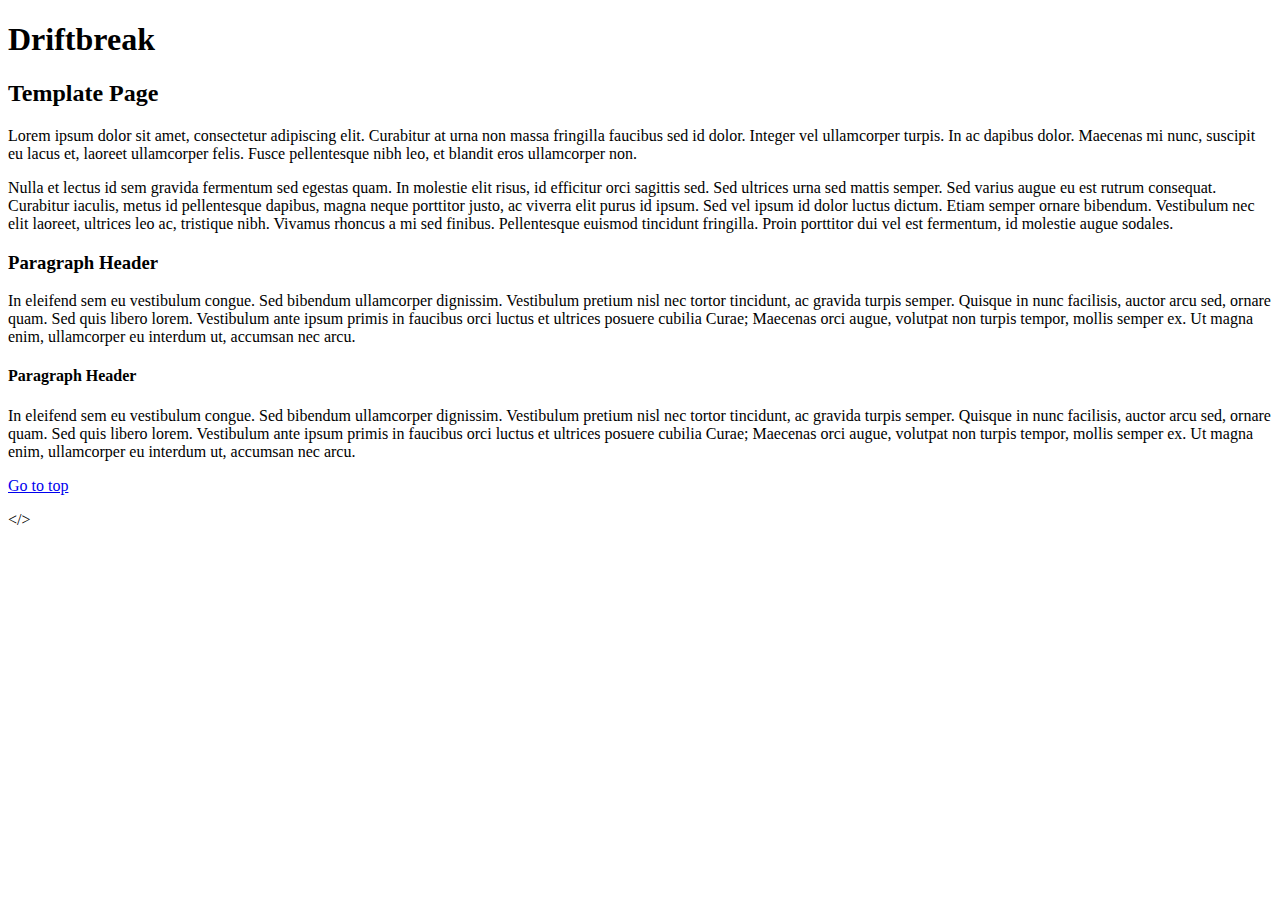
==== hearts-of-iron/index.html @ 111502f7 "First attempt at initial posts" ====
<!DOCTYPE html>
<html lang="en">
	<head>
		<meta charset="UTF-8">
		<meta name="viewport" content="width=device-width, initial-scale=1.0">
		<link href="style.css" rel="stylesheet"> 
		
		<title>Hello World</title>
	</head>
	<body>
		<header class="site-header">
			<h1 id="top" class="site-title">Driftbreak</h1>
		</header>
		
		<div class="content">
			<div class="post-header">
				<h2>Template Page</h2>
				<p>Lorem ipsum dolor sit amet, consectetur adipiscing elit. Curabitur at urna non massa fringilla faucibus sed id dolor. Integer vel ullamcorper turpis. In ac dapibus dolor. Maecenas mi nunc, suscipit eu lacus et, laoreet ullamcorper felis. Fusce pellentesque nibh leo, et blandit eros ullamcorper non.</p>
			</div>
			
			<div>
				<p>Nulla et lectus id sem gravida fermentum sed egestas quam. In molestie elit risus, id efficitur orci sagittis sed. Sed ultrices urna sed mattis semper. Sed varius augue eu est rutrum consequat. Curabitur iaculis, metus id pellentesque dapibus, magna neque porttitor justo, ac viverra elit purus id ipsum. Sed vel ipsum id dolor luctus dictum. Etiam semper ornare bibendum. Vestibulum nec elit laoreet, ultrices leo ac, tristique nibh. Vivamus rhoncus a mi sed finibus. Pellentesque euismod tincidunt fringilla. Proin porttitor dui vel est fermentum, id molestie augue sodales.</p>
				
				<h3>Paragraph Header</h3>
				<p>In eleifend sem eu vestibulum congue. Sed bibendum ullamcorper dignissim. Vestibulum pretium nisl nec tortor tincidunt, ac gravida turpis semper. Quisque in nunc facilisis, auctor arcu sed, ornare quam. Sed quis libero lorem. Vestibulum ante ipsum primis in faucibus orci luctus et ultrices posuere cubilia Curae; Maecenas orci augue, volutpat non turpis tempor, mollis semper ex. Ut magna enim, ullamcorper eu interdum ut, accumsan nec arcu.</p>
				
				<h4>Paragraph Header</h4>
				<p>In eleifend sem eu vestibulum congue. Sed bibendum ullamcorper dignissim. Vestibulum pretium nisl nec tortor tincidunt, ac gravida turpis semper. Quisque in nunc facilisis, auctor arcu sed, ornare quam. Sed quis libero lorem. Vestibulum ante ipsum primis in faucibus orci luctus et ultrices posuere cubilia Curae; Maecenas orci augue, volutpat non turpis tempor, mollis semper ex. Ut magna enim, ullamcorper eu interdum ut, accumsan nec arcu.</p>
			</div>
			
			<footer>
				<a href="#top">Go to top</a>
				<p class="footer-icon"> &lt;/> </p>
			</footer>
		</div>
	</body>
</html>
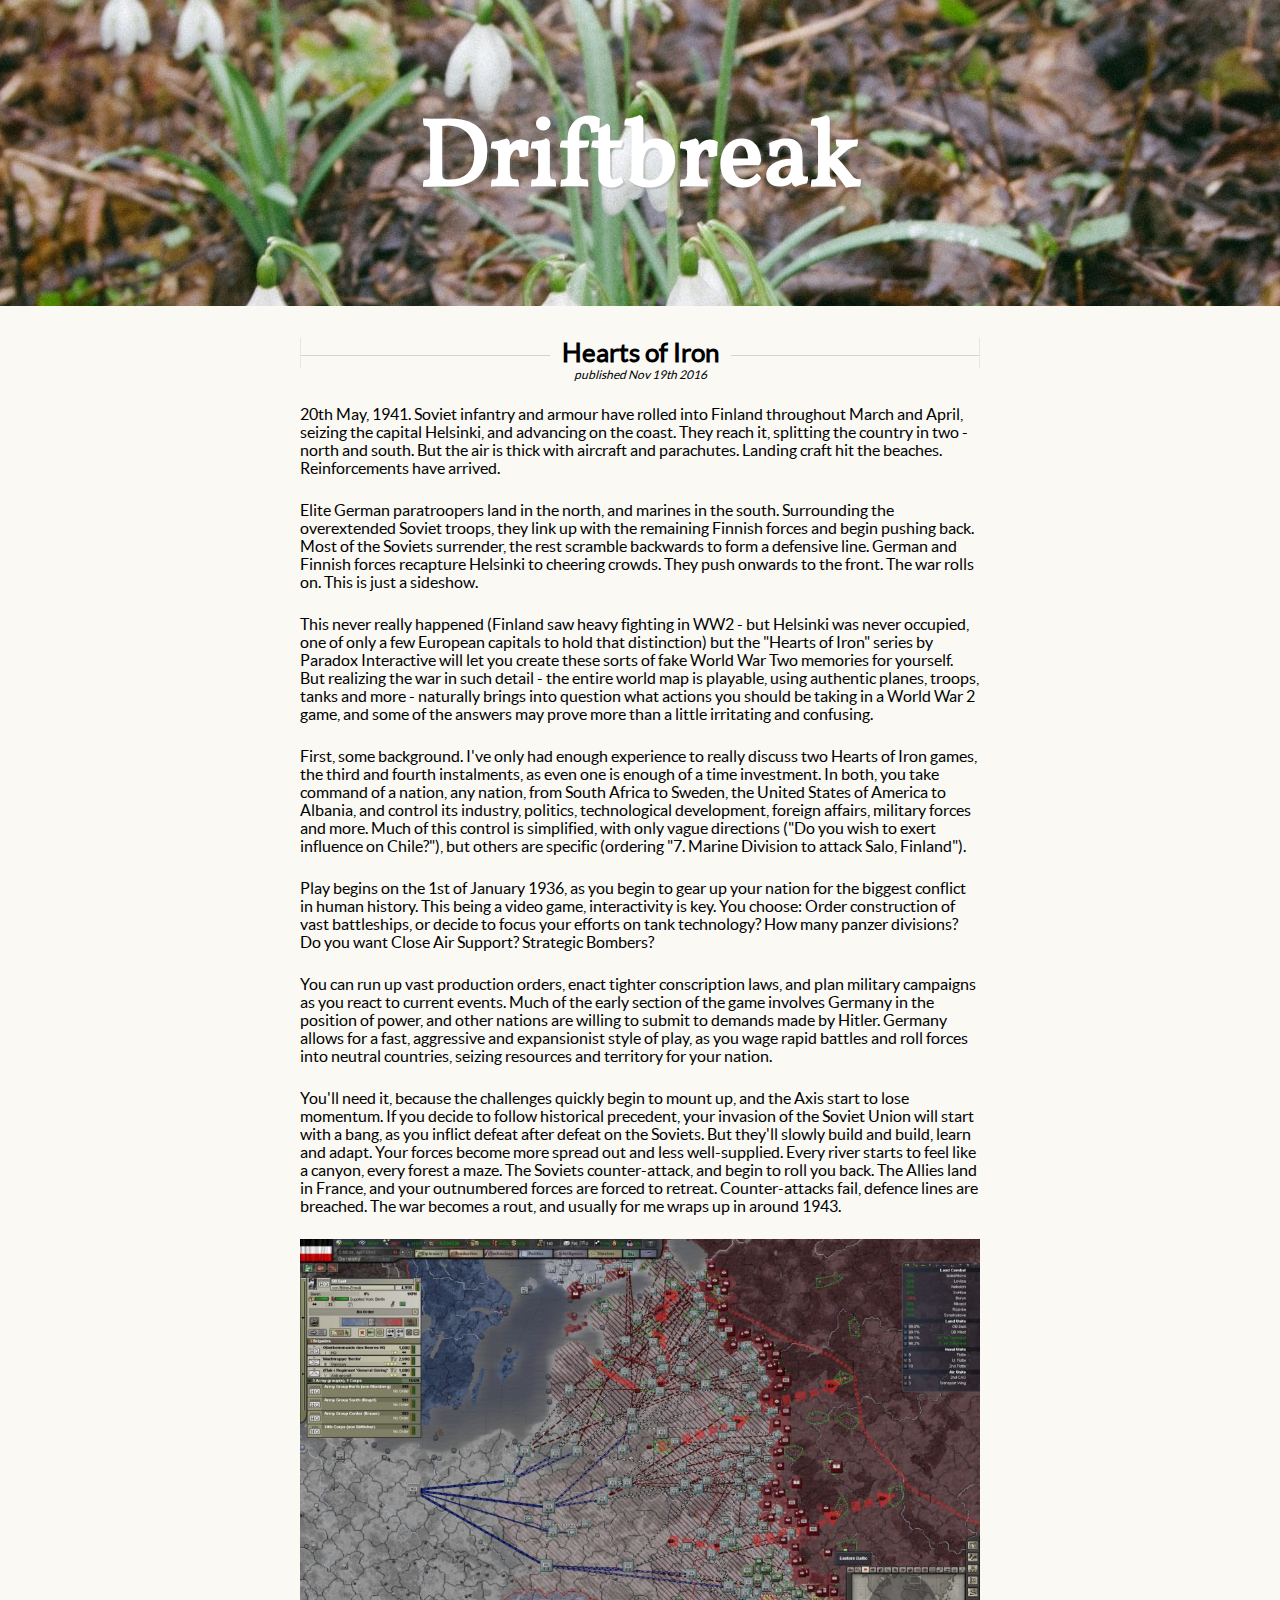
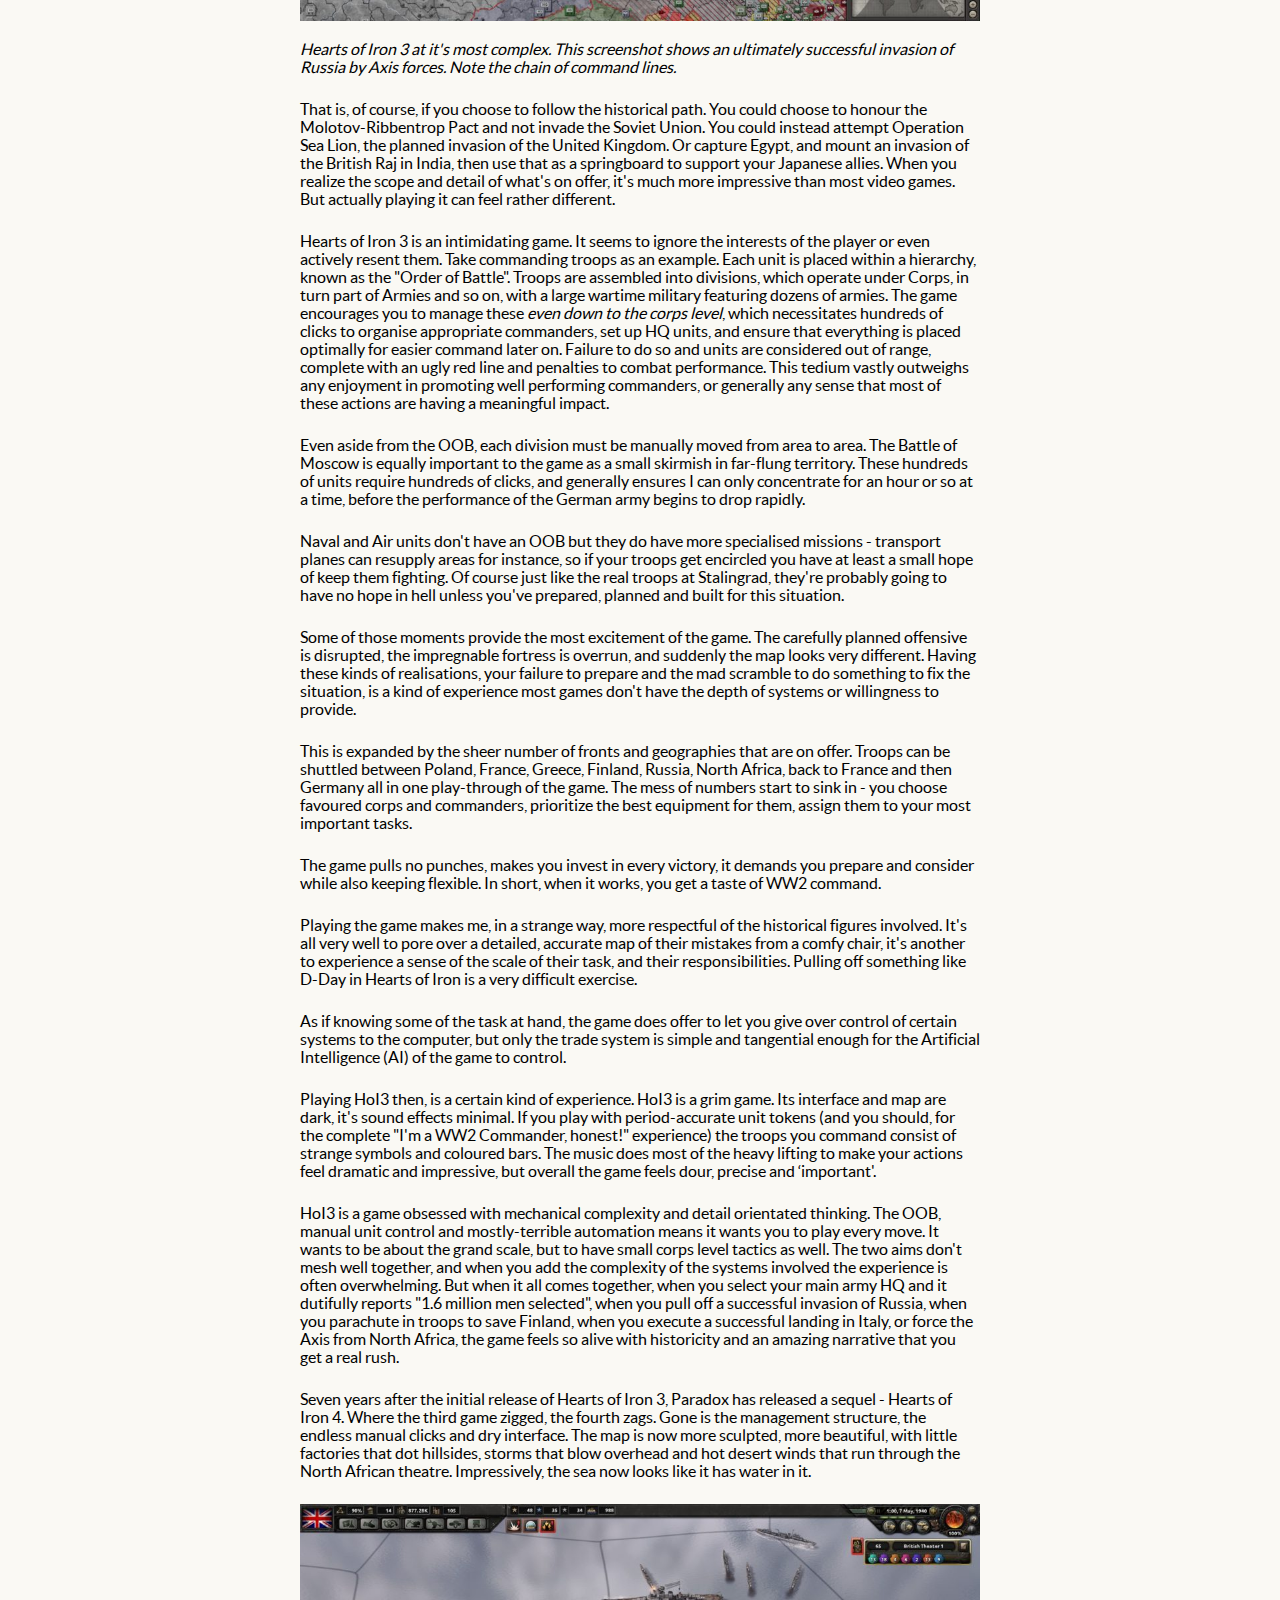
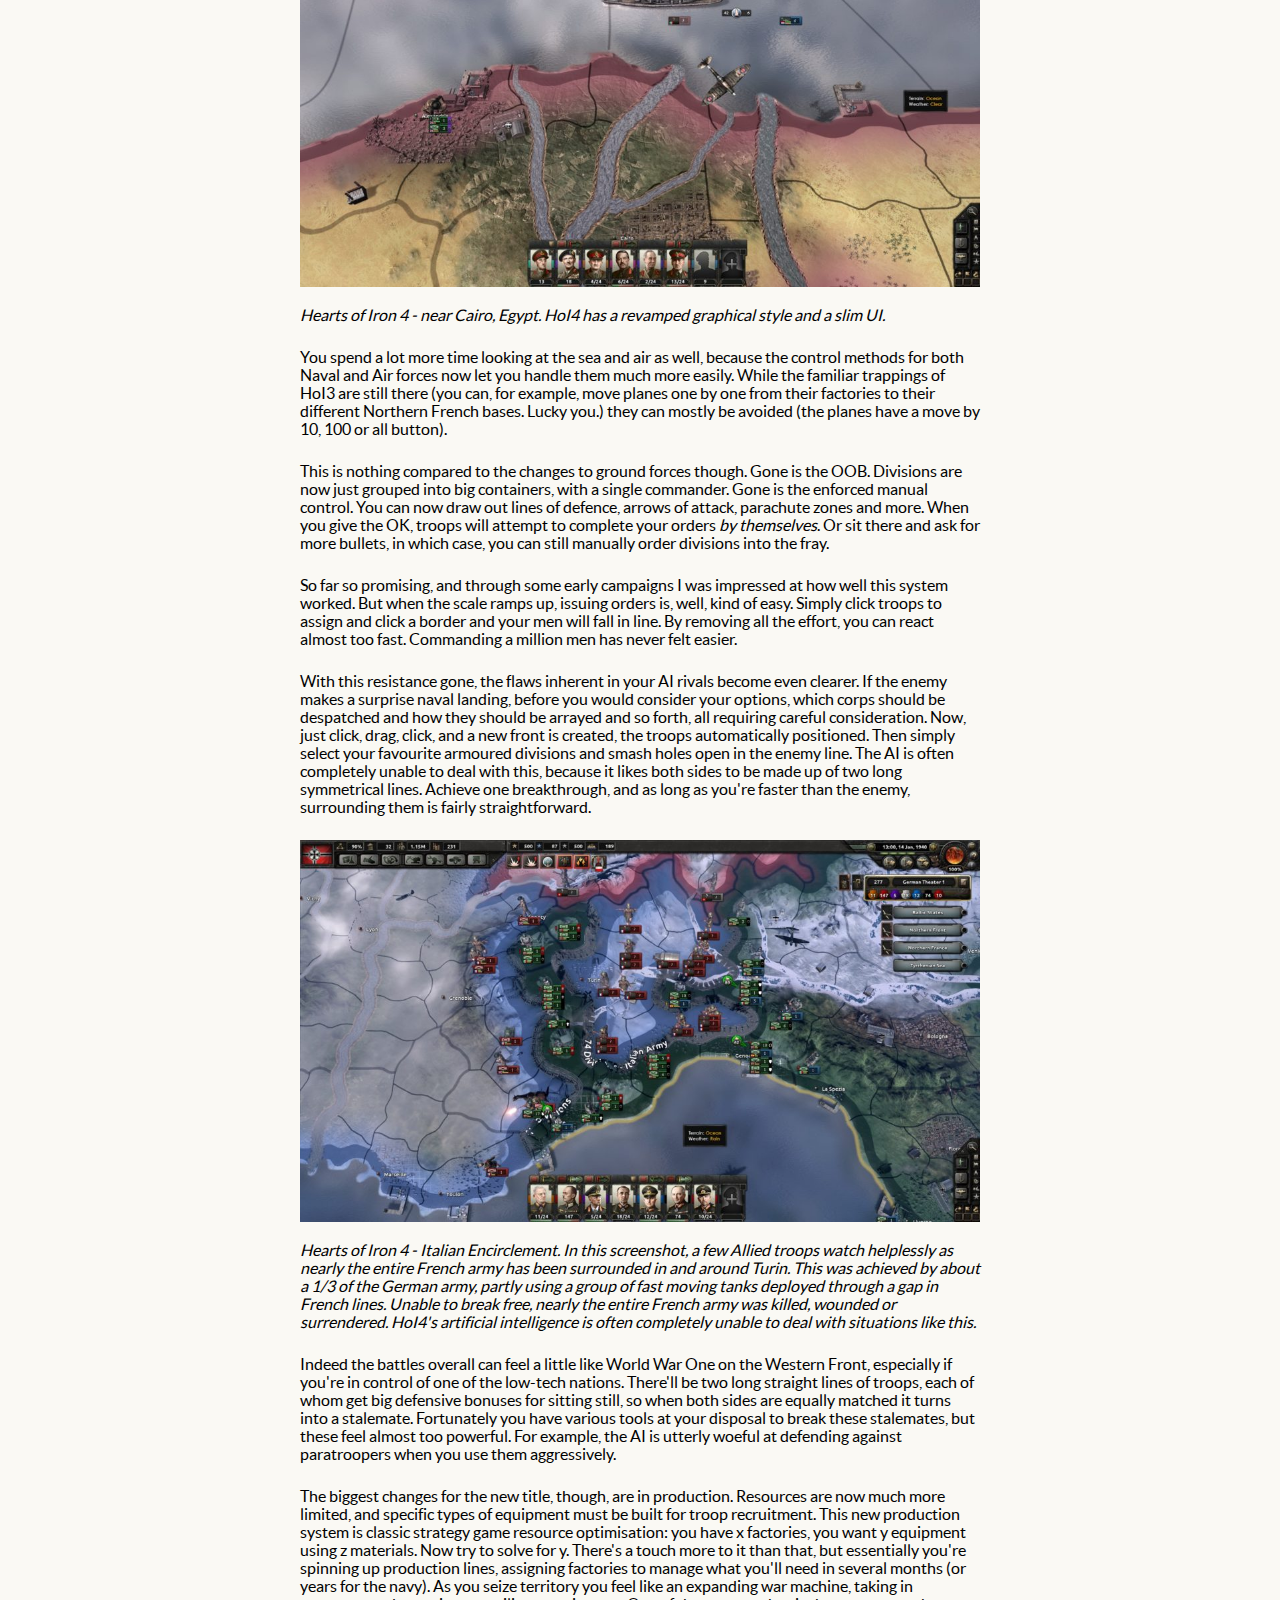
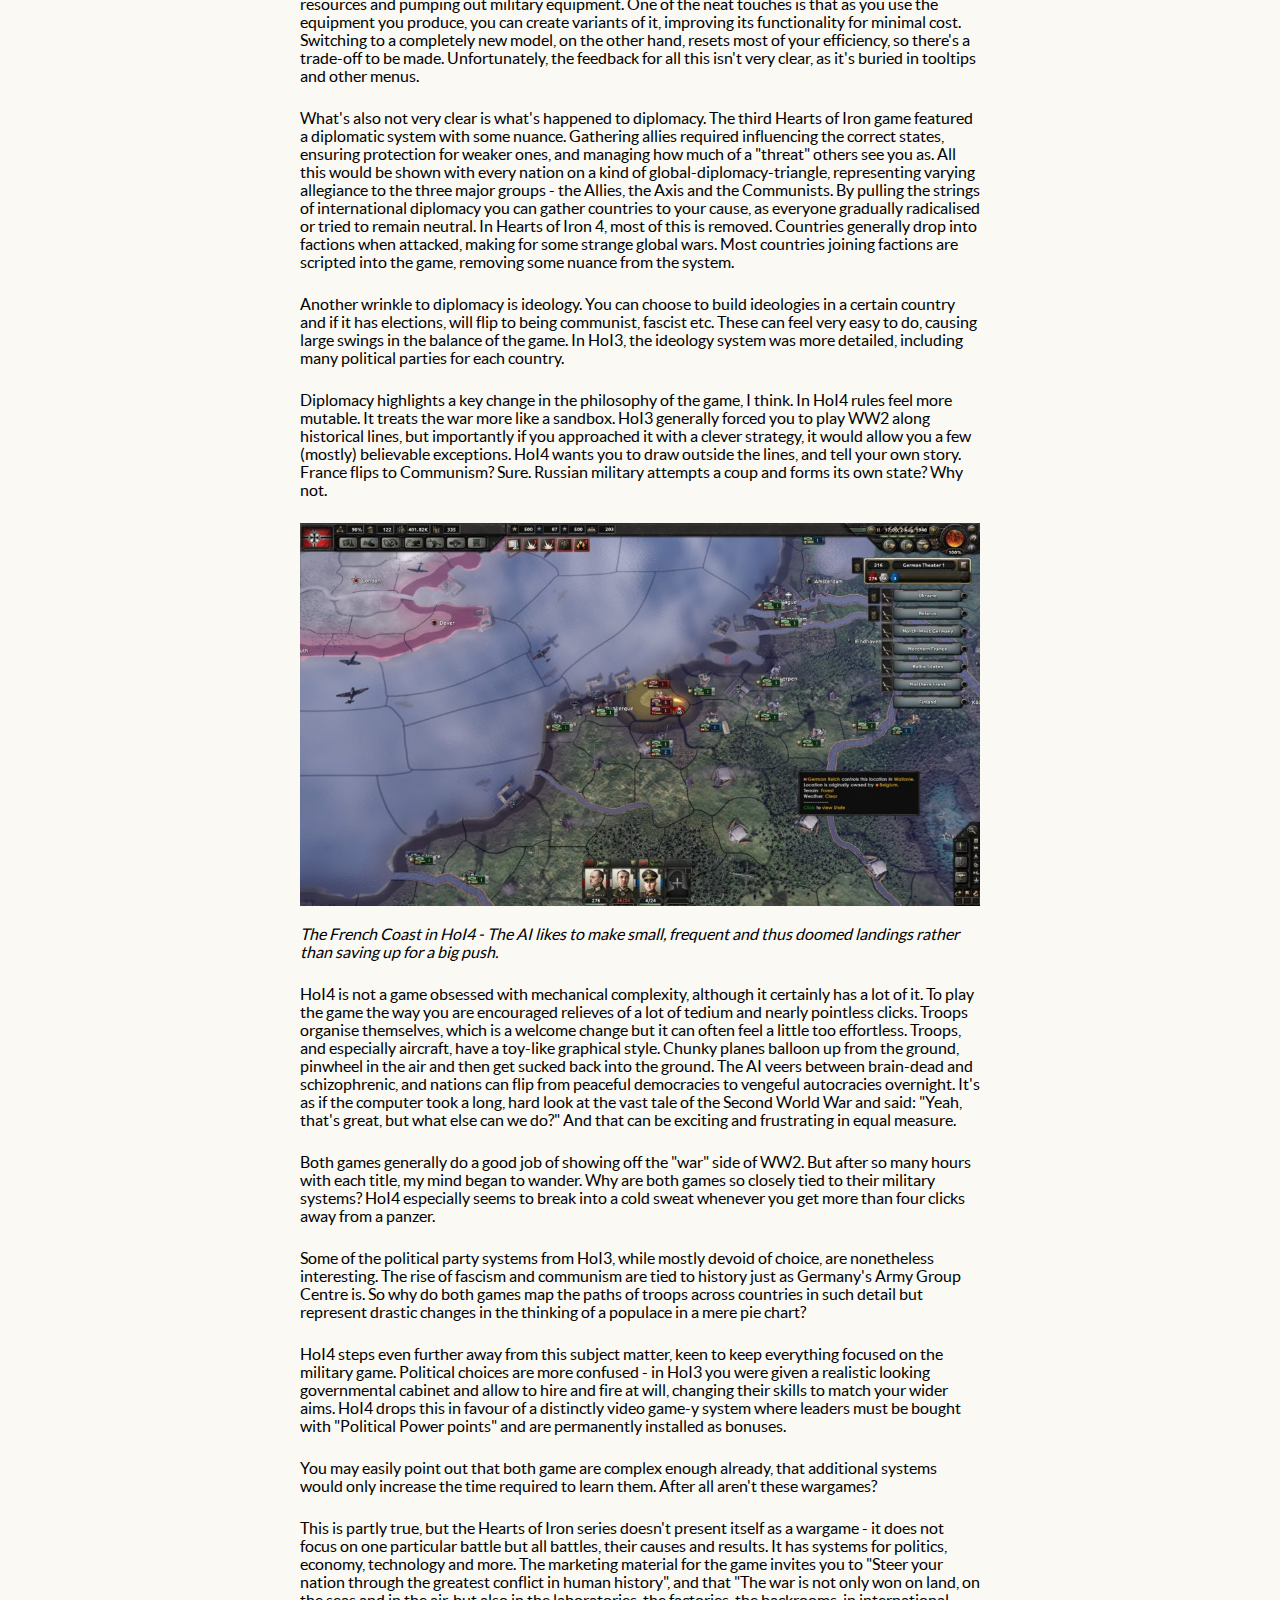
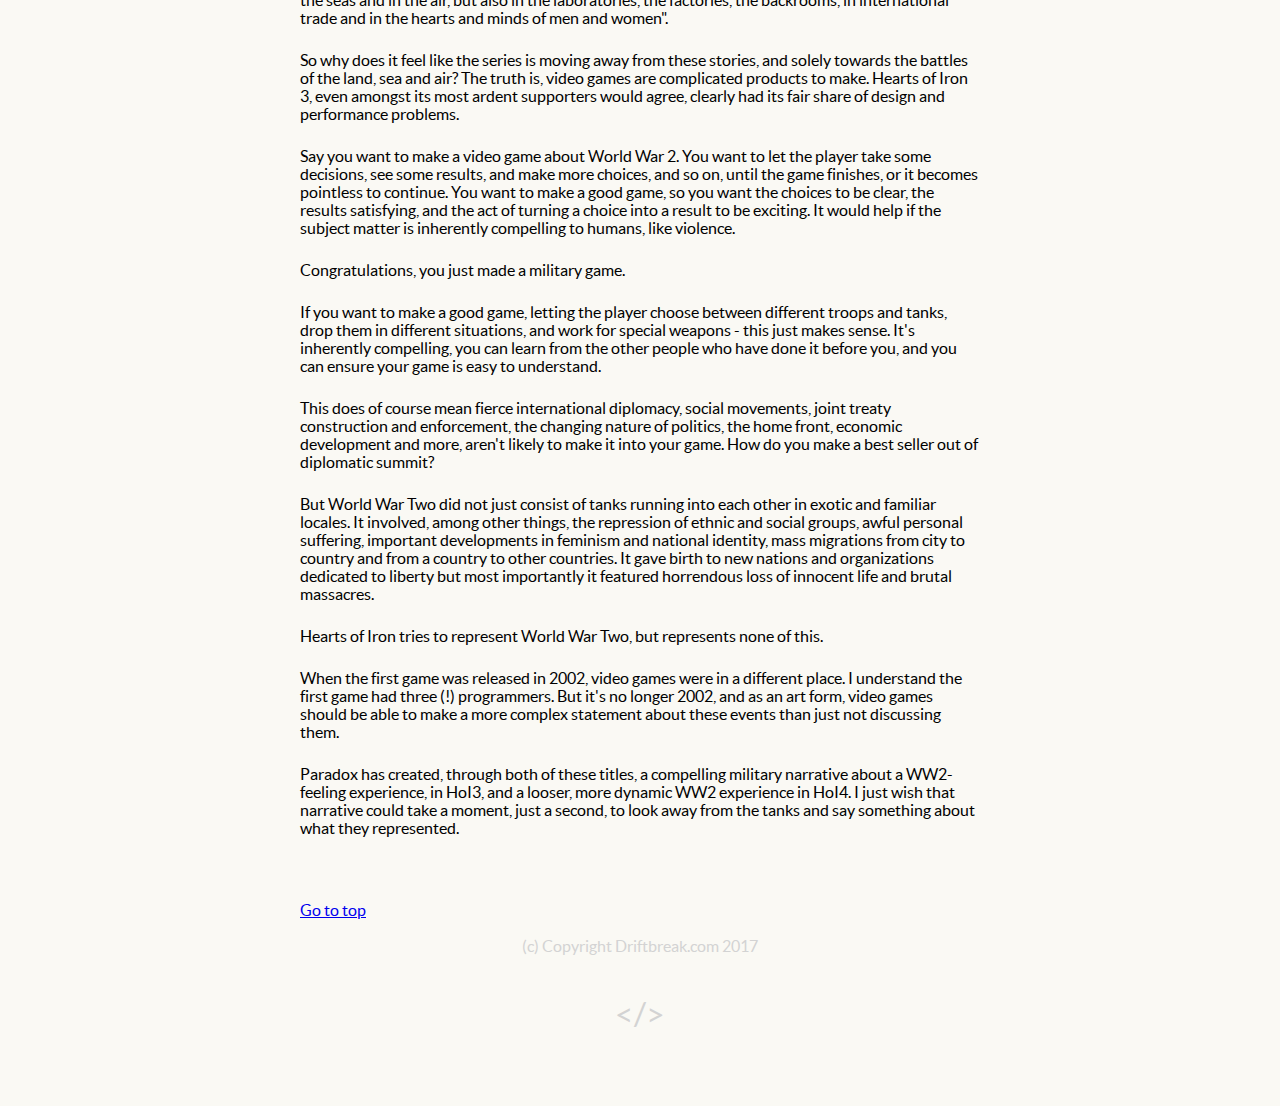
==== commit 4bd6e7be: "Add full pages with images, tweaked css, altered images for different devices" ====
--- a/hearts-of-iron/index.html
+++ b/hearts-of-iron/index.html
@@ -3,34 +3,82 @@
 	<head>
 		<meta charset="UTF-8">
 		<meta name="viewport" content="width=device-width, initial-scale=1.0">
-		<link href="style.css" rel="stylesheet"> 
+		<link href="../style.css" rel="stylesheet">
+		<link href="hearts-of-iron.css" rel="stylesheet"> 		
 		
-		<title>Hello World</title>
+		<title>Hearts of Iron</title>
 	</head>
 	<body>
 		<header class="site-header">
-			<h1 id="top" class="site-title">Driftbreak</h1>
+			<h1 id="top" class="site-title"><a href="../">Driftbreak</a></h1>
 		</header>
 		
 		<div class="content">
 			<div class="post-header">
-				<h2>Template Page</h2>
-				<p>Lorem ipsum dolor sit amet, consectetur adipiscing elit. Curabitur at urna non massa fringilla faucibus sed id dolor. Integer vel ullamcorper turpis. In ac dapibus dolor. Maecenas mi nunc, suscipit eu lacus et, laoreet ullamcorper felis. Fusce pellentesque nibh leo, et blandit eros ullamcorper non.</p>
-			</div>
+				<h2>Hearts of Iron</h2>
+				<p class="post-sub-header"><em>published Nov 19th 2016</em></p>
+			</div>		
 			
 			<div>
-				<p>Nulla et lectus id sem gravida fermentum sed egestas quam. In molestie elit risus, id efficitur orci sagittis sed. Sed ultrices urna sed mattis semper. Sed varius augue eu est rutrum consequat. Curabitur iaculis, metus id pellentesque dapibus, magna neque porttitor justo, ac viverra elit purus id ipsum. Sed vel ipsum id dolor luctus dictum. Etiam semper ornare bibendum. Vestibulum nec elit laoreet, ultrices leo ac, tristique nibh. Vivamus rhoncus a mi sed finibus. Pellentesque euismod tincidunt fringilla. Proin porttitor dui vel est fermentum, id molestie augue sodales.</p>
-				
-				<h3>Paragraph Header</h3>
-				<p>In eleifend sem eu vestibulum congue. Sed bibendum ullamcorper dignissim. Vestibulum pretium nisl nec tortor tincidunt, ac gravida turpis semper. Quisque in nunc facilisis, auctor arcu sed, ornare quam. Sed quis libero lorem. Vestibulum ante ipsum primis in faucibus orci luctus et ultrices posuere cubilia Curae; Maecenas orci augue, volutpat non turpis tempor, mollis semper ex. Ut magna enim, ullamcorper eu interdum ut, accumsan nec arcu.</p>
-				
-				<h4>Paragraph Header</h4>
-				<p>In eleifend sem eu vestibulum congue. Sed bibendum ullamcorper dignissim. Vestibulum pretium nisl nec tortor tincidunt, ac gravida turpis semper. Quisque in nunc facilisis, auctor arcu sed, ornare quam. Sed quis libero lorem. Vestibulum ante ipsum primis in faucibus orci luctus et ultrices posuere cubilia Curae; Maecenas orci augue, volutpat non turpis tempor, mollis semper ex. Ut magna enim, ullamcorper eu interdum ut, accumsan nec arcu.</p>
+			<p>20th May, 1941. Soviet infantry and armour have rolled into Finland throughout March and April, seizing the capital Helsinki, and advancing on the coast. They reach it, splitting the country in two - north and south. But the air is thick with aircraft and parachutes. Landing craft hit the beaches. Reinforcements have arrived.</p>
+			<p>Elite German paratroopers land in the north, and marines in the south. Surrounding the overextended Soviet troops, they link up with the remaining Finnish forces and begin pushing back. Most of the Soviets surrender, the rest scramble backwards to form a defensive line. German and Finnish forces recapture Helsinki to cheering crowds. They push onwards to the front. The war rolls on. This is just a sideshow.</p>
+			<p>This never really happened (Finland saw heavy fighting in WW2 - but Helsinki was never occupied, one of only a few European capitals to hold that distinction) but the "Hearts of Iron" series by Paradox Interactive will let you create these sorts of fake World War Two memories for yourself. But realizing the war in such detail - the entire world map is playable, using authentic planes, troops, tanks and more - naturally brings into question what actions you should be taking in a World War 2 game, and some of the answers may prove more than a little irritating and confusing.</p>
+			<p>First, some background. I've only had enough experience to really discuss two Hearts of Iron games, the third and fourth instalments, as even one is enough of a time investment. In both, you take command of a nation, any nation, from South Africa to Sweden, the United States of America to Albania, and control its industry, politics, technological development, foreign affairs, military forces and more. Much of this control is simplified, with only vague directions ("Do you wish to exert influence on Chile?"), but others are specific (ordering "7. Marine Division to attack Salo, Finland").</p>
+			<p>Play begins on the 1st of January 1936, as you begin to gear up your nation for the biggest conflict in human history. This being a video game, interactivity is key. You choose: Order construction of vast battleships, or decide to focus your efforts on tank technology? How many panzer divisions? Do you want Close Air Support? Strategic Bombers?</p>
+			<p>You can run up vast production orders, enact tighter conscription laws, and plan military campaigns as you react to current events. Much of the early section of the game involves Germany in the position of power, and other nations are willing to submit to demands made by Hitler. Germany allows for a fast, aggressive and expansionist style of play, as you wage rapid battles and roll forces into neutral countries, seizing resources and territory for your nation.</p>
+			<p>You'll need it, because the challenges quickly begin to mount up, and the Axis start to lose momentum. If you decide to follow historical precedent, your invasion of the Soviet Union will start with a bang, as you inflict defeat after defeat on the Soviets. But they'll slowly build and build, learn and adapt. Your forces become more spread out and less well-supplied. Every river starts to feel like a canyon, every forest a maze. The Soviets counter-attack, and begin to roll you back. The Allies land in France, and your outnumbered forces are forced to retreat. Counter-attacks fail, defence lines are breached. The war becomes a rout, and usually for me wraps up in around 1943.</p>
+			<img src="images/image001.jpg"/>
+			<em><p>Hearts of Iron 3 at it's most complex. This screenshot shows an ultimately successful invasion of Russia by Axis forces. Note the chain of command lines.</p></em>
+			<p>That is, of course, if you choose to follow the historical path. You could choose to honour the Molotov-Ribbentrop Pact and not invade the Soviet Union. You could instead attempt Operation Sea Lion, the planned invasion of the United Kingdom. Or capture Egypt, and mount an invasion of the British Raj in India, then use that as a springboard to support your Japanese allies. When you realize the scope and detail of what's on offer, it's much more impressive than most video games. But actually playing it can feel rather different.</p>
+			<p>Hearts of Iron 3 is an intimidating game. It seems to ignore the interests of the player or even actively resent them. Take commanding troops as an example. Each unit is placed within a hierarchy, known as the "Order of Battle". Troops are assembled into divisions, which operate under Corps, in turn part of Armies and so on, with a large wartime military featuring dozens of armies. The game encourages you to manage these <em>even down to the corps level</em>, which necessitates hundreds of clicks to organise appropriate commanders, set up HQ units, and ensure that everything is placed optimally for easier command later on. Failure to do so and units are considered out of range, complete with an ugly red line and penalties to combat performance. This tedium vastly outweighs any enjoyment in promoting well performing commanders, or generally any sense that most of these actions are having a meaningful impact.</p>
+			<p>Even aside from the OOB, each division must be manually moved from area to area. The Battle of Moscow is equally important to the game as a small skirmish in far-flung territory. These hundreds of units require hundreds of clicks, and generally ensures I can only concentrate for an hour or so at a time, before the performance of the German army begins to drop rapidly.</p>
+			<p>Naval and Air units don't have an OOB but they do have more specialised missions - transport planes can resupply areas for instance, so if your troops get encircled you have at least a small hope of keep them fighting. Of course just like the real troops at Stalingrad, they're probably going to have no hope in hell unless you've prepared, planned and built for this situation.</p>
+			<p>Some of those moments provide the most excitement of the game. The carefully planned offensive is disrupted, the impregnable fortress is overrun, and suddenly the map looks very different. Having these kinds of realisations, your failure to prepare and the mad scramble to do something to fix the situation, is a kind of experience most games don't have the depth of systems or willingness to provide.</p>
+			<p>This is expanded by the sheer number of fronts and geographies that are on offer. Troops can be shuttled between Poland, France, Greece, Finland, Russia, North Africa, back to France and then Germany all in one play-through of the game. The mess of numbers start to sink in - you choose favoured corps and commanders, prioritize the best equipment for them, assign them to your most important tasks.</p>
+			<p>The game pulls no punches, makes you invest in every victory, it demands you prepare and consider while also keeping flexible. In short, when it works, you get a taste of WW2 command.</p>
+			<p>Playing the game makes me, in a strange way, more respectful of the historical figures involved. It's all very well to pore over a detailed, accurate map of their mistakes from a comfy chair, it's another to experience a sense of the scale of their task, and their responsibilities. Pulling off something like D-Day in Hearts of Iron is a very difficult exercise.</p>
+			<p>As if knowing some of the task at hand, the game does offer to let you give over control of certain systems to the computer, but only the trade system is simple and tangential enough for the Artificial Intelligence (AI) of the game to control.</p>
+			<p>Playing HoI3 then, is a certain kind of experience. HoI3 is a grim game. Its interface and map are dark, it's sound effects minimal. If you play with period-accurate unit tokens (and you should, for the complete "I'm a WW2 Commander, honest!" experience) the troops you command consist of strange symbols and coloured bars. The music does most of the heavy lifting to make your actions feel dramatic and impressive, but overall the game feels dour, precise and &lsquo;important'.</p>
+			<p>HoI3 is a game obsessed with mechanical complexity and detail orientated thinking. The OOB, manual unit control and mostly-terrible automation means it wants you to play every move. It wants to be about the grand scale, but to have small corps level tactics as well. The two aims don't mesh well together, and when you add the complexity of the systems involved the experience is often overwhelming. But when it all comes together, when you select your main army HQ and it dutifully reports "1.6 million men selected", when you pull off a successful invasion of Russia, when you parachute in troops to save Finland, when you execute a successful landing in Italy, or force the Axis from North Africa, the game feels so alive with historicity and an amazing narrative that you get a real rush.</p>
+			<p>Seven years after the initial release of Hearts of Iron 3, Paradox has released a sequel - Hearts of Iron 4. Where the third game zigged, the fourth zags. Gone is the management structure, the endless manual clicks and dry interface. The map is now more sculpted, more beautiful, with little factories that dot hillsides, storms that blow overhead and hot desert winds that run through the North African theatre. Impressively, the sea now looks like it has water in it.</p>
+			<img src="images/image003.jpg"/>
+			<em><p>Hearts of Iron 4 - near Cairo, Egypt. HoI4 has a revamped graphical style and a slim UI.</p></em>
+			<p>You spend a lot more time looking at the sea and air as well, because the control methods for both Naval and Air forces now let you handle them much more easily. While the familiar trappings of HoI3 are still there (you can, for example, move planes one by one from their factories to their different Northern French bases. Lucky you.) they can mostly be avoided (the planes have a move by 10, 100 or all button).</p>
+			<p>This is nothing compared to the changes to ground forces though. Gone is the OOB. Divisions are now just grouped into big containers, with a single commander. Gone is the enforced manual control. You can now draw out lines of defence, arrows of attack, parachute zones and more. When you give the OK, troops will attempt to complete your orders <em>by themselves</em>. Or sit there and ask for more bullets, in which case, you can still manually order divisions into the fray.</p>
+			<p>So far so promising, and through some early campaigns I was impressed at how well this system worked. But when the scale ramps up, issuing orders is, well, kind of easy. Simply click troops to assign and click a border and your men will fall in line. By removing all the effort, you can react almost too fast. Commanding a million men has never felt easier.</p>
+			<p>With this resistance gone, the flaws inherent in your AI rivals become even clearer. If the enemy makes a surprise naval landing, before you would consider your options, which corps should be despatched and how they should be arrayed and so forth, all requiring careful consideration. Now, just click, drag, click, and a new front is created, the troops automatically positioned. Then simply select your favourite armoured divisions and smash holes open in the enemy line. The AI is often completely unable to deal with this, because it likes both sides to be made up of two long symmetrical lines. Achieve one breakthrough, and as long as you're faster than the enemy, surrounding them is fairly straightforward.</p>
+			<img src="images/image005.jpg"/>
+			<em><p>Hearts of Iron 4 - Italian Encirclement. In this screenshot, a few Allied troops watch helplessly as nearly the entire French army has been surrounded in and around Turin. This was achieved by about a 1/3 of the German army, partly using a group of fast moving tanks deployed through a gap in French lines. Unable to break free, nearly the entire French army was killed, wounded or surrendered. HoI4's artificial intelligence is often completely unable to deal with situations like this.</p></em>
+			<p>Indeed the battles overall can feel a little like World War One on the Western Front, especially if you're in control of one of the low-tech nations. There'll be two long straight lines of troops, each of whom get big defensive bonuses for sitting still, so when both sides are equally matched it turns into a stalemate. Fortunately you have various tools at your disposal to break these stalemates, but these feel almost too powerful. For example, the AI is utterly woeful at defending against paratroopers when you use them aggressively.</p>
+			<p>The biggest changes for the new title, though, are in production. Resources are now much more limited, and specific types of equipment must be built for troop recruitment. This new production system is classic strategy game resource optimisation: you have x factories, you want y equipment using z materials. Now try to solve for y. There's a touch more to it than that, but essentially you're spinning up production lines, assigning factories to manage what you'll need in several months (or years for the navy). As you seize territory you feel like an expanding war machine, taking in resources and pumping out military equipment. One of the neat touches is that as you use the equipment you produce, you can create variants of it, improving its functionality for minimal cost. Switching to a completely new model, on the other hand, resets most of your efficiency, so there's a trade-off to be made. Unfortunately, the feedback for all this isn't very clear, as it's buried in tooltips and other menus.</p>
+			<p>What's also not very clear is what's happened to diplomacy. The third Hearts of Iron game featured a diplomatic system with some nuance. Gathering allies required influencing the correct states, ensuring protection for weaker ones, and managing how much of a "threat" others see you as. All this would be shown with every nation on a kind of global-diplomacy-triangle, representing varying allegiance to the three major groups - the Allies, the Axis and the Communists. By pulling the strings of international diplomacy you can gather countries to your cause, as everyone gradually radicalised or tried to remain neutral. In Hearts of Iron 4, most of this is removed. Countries generally drop into factions when attacked, making for some strange global wars. Most countries joining factions are scripted into the game, removing some nuance from the system.</p>
+			<p>Another wrinkle to diplomacy is ideology. You can choose to build ideologies in a certain country and if it has elections, will flip to being communist, fascist etc. These can feel very easy to do, causing large swings in the balance of the game. In HoI3, the ideology system was more detailed, including many political parties for each country.</p>
+			<p>Diplomacy highlights a key change in the philosophy of the game, I think. In HoI4 rules feel more mutable. It treats the war more like a sandbox. HoI3 generally forced you to play WW2 along historical lines, but importantly if you approached it with a clever strategy, it would allow you a few (mostly) believable exceptions. HoI4 wants you to draw outside the lines, and tell your own story. France flips to Communism? Sure. Russian military attempts a coup and forms its own state? Why not.</p>
+			<img src="images/image007.jpg"/>
+			<em><p>The French Coast in HoI4 - The AI likes to make small, frequent and thus doomed landings rather than saving up for a big push.</p></em>
+			<p>HoI4 is not a game obsessed with mechanical complexity, although it certainly has a lot of it. To play the game the way you are encouraged relieves of a lot of tedium and nearly pointless clicks. Troops organise themselves, which is a welcome change but it can often feel a little too effortless. Troops, and especially aircraft, have a toy-like graphical style. Chunky planes balloon up from the ground, pinwheel in the air and then get sucked back into the ground. The AI veers between brain-dead and schizophrenic, and nations can flip from peaceful democracies to vengeful autocracies overnight. It's as if the computer took a long, hard look at the vast tale of the Second World War and said: "Yeah, that's great, but what else can we do?" And that can be exciting and frustrating in equal measure.</p>
+			<p>Both games generally do a good job of showing off the "war" side of WW2. But after so many hours with each title, my mind began to wander. Why are both games so closely tied to their military systems? HoI4 especially seems to break into a cold sweat whenever you get more than four clicks away from a panzer.</p>
+			<p>Some of the political party systems from HoI3, while mostly devoid of choice, are nonetheless interesting. The rise of fascism and communism are tied to history just as Germany's Army Group Centre is. So why do both games map the paths of troops across countries in such detail but represent drastic changes in the thinking of a populace in a mere pie chart?</p>
+			<p>HoI4 steps even further away from this subject matter, keen to keep everything focused on the military game. Political choices are more confused - in HoI3 you were given a realistic looking governmental cabinet and allow to hire and fire at will, changing their skills to match your wider aims. HoI4 drops this in favour of a distinctly video game-y system where leaders must be bought with "Political Power points" and are permanently installed as bonuses.</p>
+			<p>You may easily point out that both game are complex enough already, that additional systems would only increase the time required to learn them. After all aren't these wargames?</p>
+			<p>This is partly true, but the Hearts of Iron series doesn't present itself as a wargame - it does not focus on one particular battle but all battles, their causes and results. It has systems for politics, economy, technology and more. The marketing material for the game invites you to "Steer your nation through the greatest conflict in human history", and that "The war is not only won on land, on the seas and in the air, but also in the laboratories, the factories, the backrooms, in international trade and in the hearts and minds of men and women".</p>
+			<p>So why does it feel like the series is moving away from these stories, and solely towards the battles of the land, sea and air? The truth is, video games are complicated products to make. Hearts of Iron 3, even amongst its most ardent supporters would agree, clearly had its fair share of design and performance problems.</p>
+			<p>Say you want to make a video game about World War 2. You want to let the player take some decisions, see some results, and make more choices, and so on, until the game finishes, or it becomes pointless to continue. You want to make a good game, so you want the choices to be clear, the results satisfying, and the act of turning a choice into a result to be exciting. It would help if the subject matter is inherently compelling to humans, like violence.</p>
+			<p>Congratulations, you just made a military game.</p>
+			<p>If you want to make a good game, letting the player choose between different troops and tanks, drop them in different situations, and work for special weapons - this just makes sense. It's inherently compelling, you can learn from the other people who have done it before you, and you can ensure your game is easy to understand.</p>
+			<p>This does of course mean fierce international diplomacy, social movements, joint treaty construction and enforcement, the changing nature of politics, the home front, economic development and more, aren't likely to make it into your game. How do you make a best seller out of diplomatic summit?</p>
+			<p>But World War Two did not just consist of tanks running into each other in exotic and familiar locales. It involved, among other things, the repression of ethnic and social groups, awful personal suffering, important developments in feminism and national identity, mass migrations from city to country and from a country to other countries. It gave birth to new nations and organizations dedicated to liberty but most importantly it featured horrendous loss of innocent life and brutal massacres.</p>
+			<p>Hearts of Iron tries to represent World War Two, but represents none of this.</p>
+			<p>When the first game was released in 2002, video games were in a different place. I understand the first game had three (!) programmers. But it's no longer 2002, and as an art form, video games should be able to make a more complex statement about these events than just not discussing them.</p>
+			<p>Paradox has created, through both of these titles, a compelling military narrative about a WW2-feeling experience, in HoI3, and a looser, more dynamic WW2 experience in HoI4. I just wish that narrative could take a moment, just a second, to look away from the tanks and say something about what they represented.</p>
 			</div>
 			
 			<footer>
 				<a href="#top">Go to top</a>
-				<p class="footer-icon"> &lt;/> </p>
+				<br><br>
+				<p class="footer-text">(c) Copyright Driftbreak.com 2017</p>
+				<br>
+				<p class="footer-text footer-icon"> &lt;/> </p>
 			</footer>
 		</div>
 	</body>
--- a/style.css
+++ b/style.css
@@ -0,0 +1,133 @@
+/* Declare fonts */
+@font-face {
+    font-family: 'Vollkorn'; 
+    src: url('fonts/Vollkorn/Vollkorn-Regular.woff');
+}
+
+@font-face {
+    font-family: 'Lato'; 
+    src: url('fonts/Lato/Lato-Regular.woff');
+}
+
+/* Main Header - Phone */
+@media all and (max-width: 420px) {
+	.site-header {
+		font-size: 1em;
+		background: no-repeat center url("images/header/wall-phone.jpg") black;
+	}
+}
+
+/* Main Header - Tablet */
+@media all and (min-width: 420px) {
+	.site-header {
+		font-size: 2em;
+		background: no-repeat center url("images/header/wall-tablet.jpg") black;
+	}
+}
+
+/* Main Header - Desktop */
+@media all and (min-width: 840px) {
+	.site-header {
+		font-size: 3em;
+		background: no-repeat center url("images/header/wall-desktop.jpg") black;
+	}
+}
+
+/* Layout & style header */
+.site-header {
+	color: white;
+	font-family: Vollkorn, Georgia, serif;
+	padding-bottom: .6em;
+	padding-top: .6em;
+	text-align: center;
+	text-shadow: 2px 2px rgba(128, 128, 128, 0.3);
+}
+
+.site-header a {
+	color: white;
+	text-decoration: none;
+}
+
+/* Images */
+img {
+	max-width: 680px;
+}
+
+/* Remove edge of page margin */
+body {
+	background-color: #faf9f4;
+	margin: 0px;
+}
+
+/* Layout & style body */
+.content {
+	font-family: Lato, Arial, sans-serif;
+	margin: auto;
+	max-width: 680px;
+	padding: 10px;
+}
+
+.content p {
+	margin-bottom: 24px;
+}
+
+/* Post heading text effect */
+.post-header h2 {
+	font-size: 26px;
+	font-weight: bold;
+	overflow: hidden;
+	text-align: center;
+	
+	border-right: 1px solid #e2e7ea;
+	border-left: 1px solid #e2e7ea;
+	
+	margin-bottom: 0px;
+}
+
+.post-header h2 a {
+	color: black;
+	text-decoration: none;
+}
+
+.post-sub-header {
+	font-size: 0.75em;
+	text-align: center;
+	margin: auto;
+}
+
+/* : for IE 8 */
+.post-header h2:before,
+.post-header h2:after {
+	margin: 12px;
+    background-color: #d3d3d3;
+    content: "";
+    display: inline-block;
+    height: 1px;
+    vertical-align: middle;
+    width: 50%;
+}
+
+.post-header h2:before {
+    margin-left: -50%;
+}
+
+.post-header h2:after {
+    margin-right: -50%;
+}
+
+/* Layout & style footer */
+.footer-text {
+	color: #d3d3d3;
+	text-align: center;
+	margin: 0em;
+}
+
+.footer-icon {
+	font-size: 2em;
+	margin: 0em;
+}
+
+footer {
+	margin-top: 4em;
+	margin-bottom: 4em;
+}--- a/hearts-of-iron/hearts-of-iron.css
+++ b/hearts-of-iron/hearts-of-iron.css
@@ -0,0 +1,23 @@
+/* Main Header - Phone */
+@media all and (max-width: 420px) {
+	.site-header {
+		font-size: 1em;
+		background: no-repeat center url("../images/header/ground-phone.jpg") black;
+	}
+}
+
+/* Main Header - Tablet */
+@media all and (min-width: 420px) {
+	.site-header {
+		font-size: 2em;
+		background: no-repeat center url("../images/header/ground-tablet.jpg") black;
+	}
+}
+
+/* Main Header - Desktop */
+@media all and (min-width: 840px) {
+	.site-header {
+		font-size: 3em;
+		background: no-repeat center url("../images/header/ground-desktop.jpg") black;
+	}
+}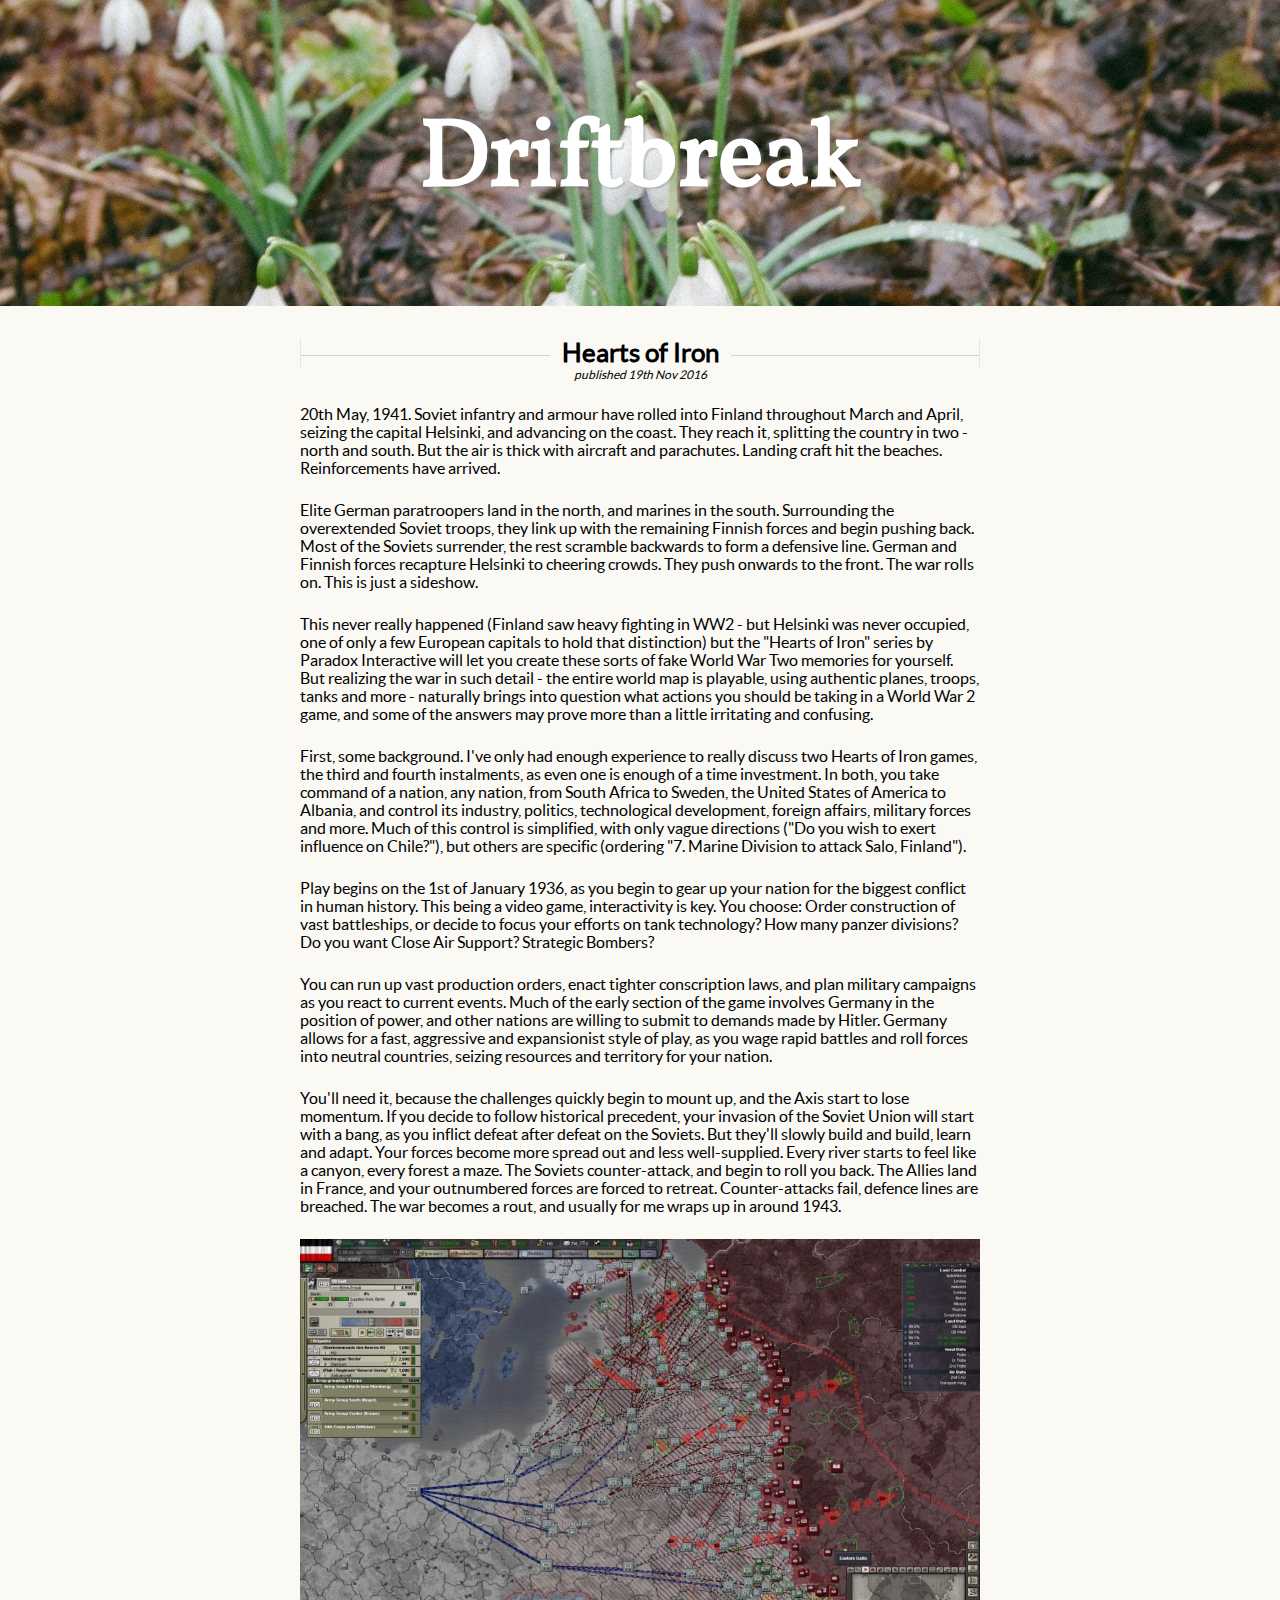
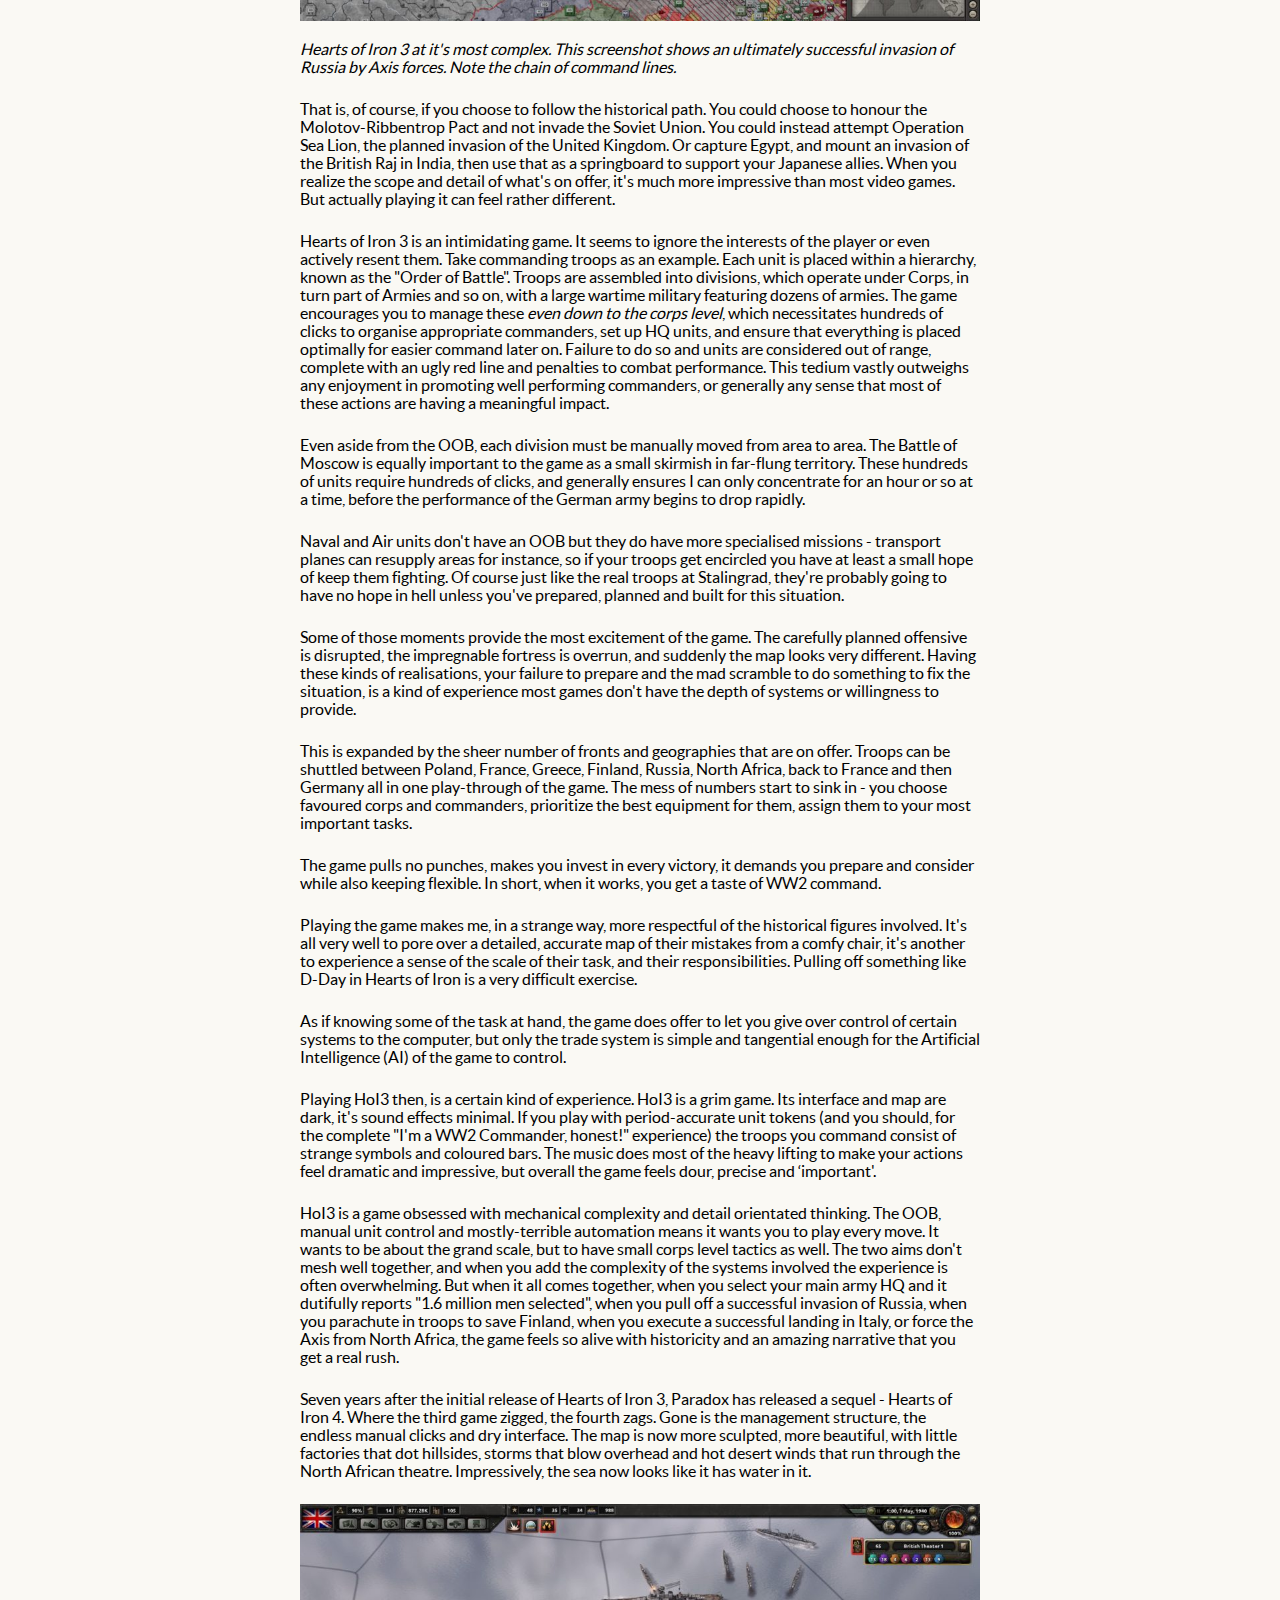
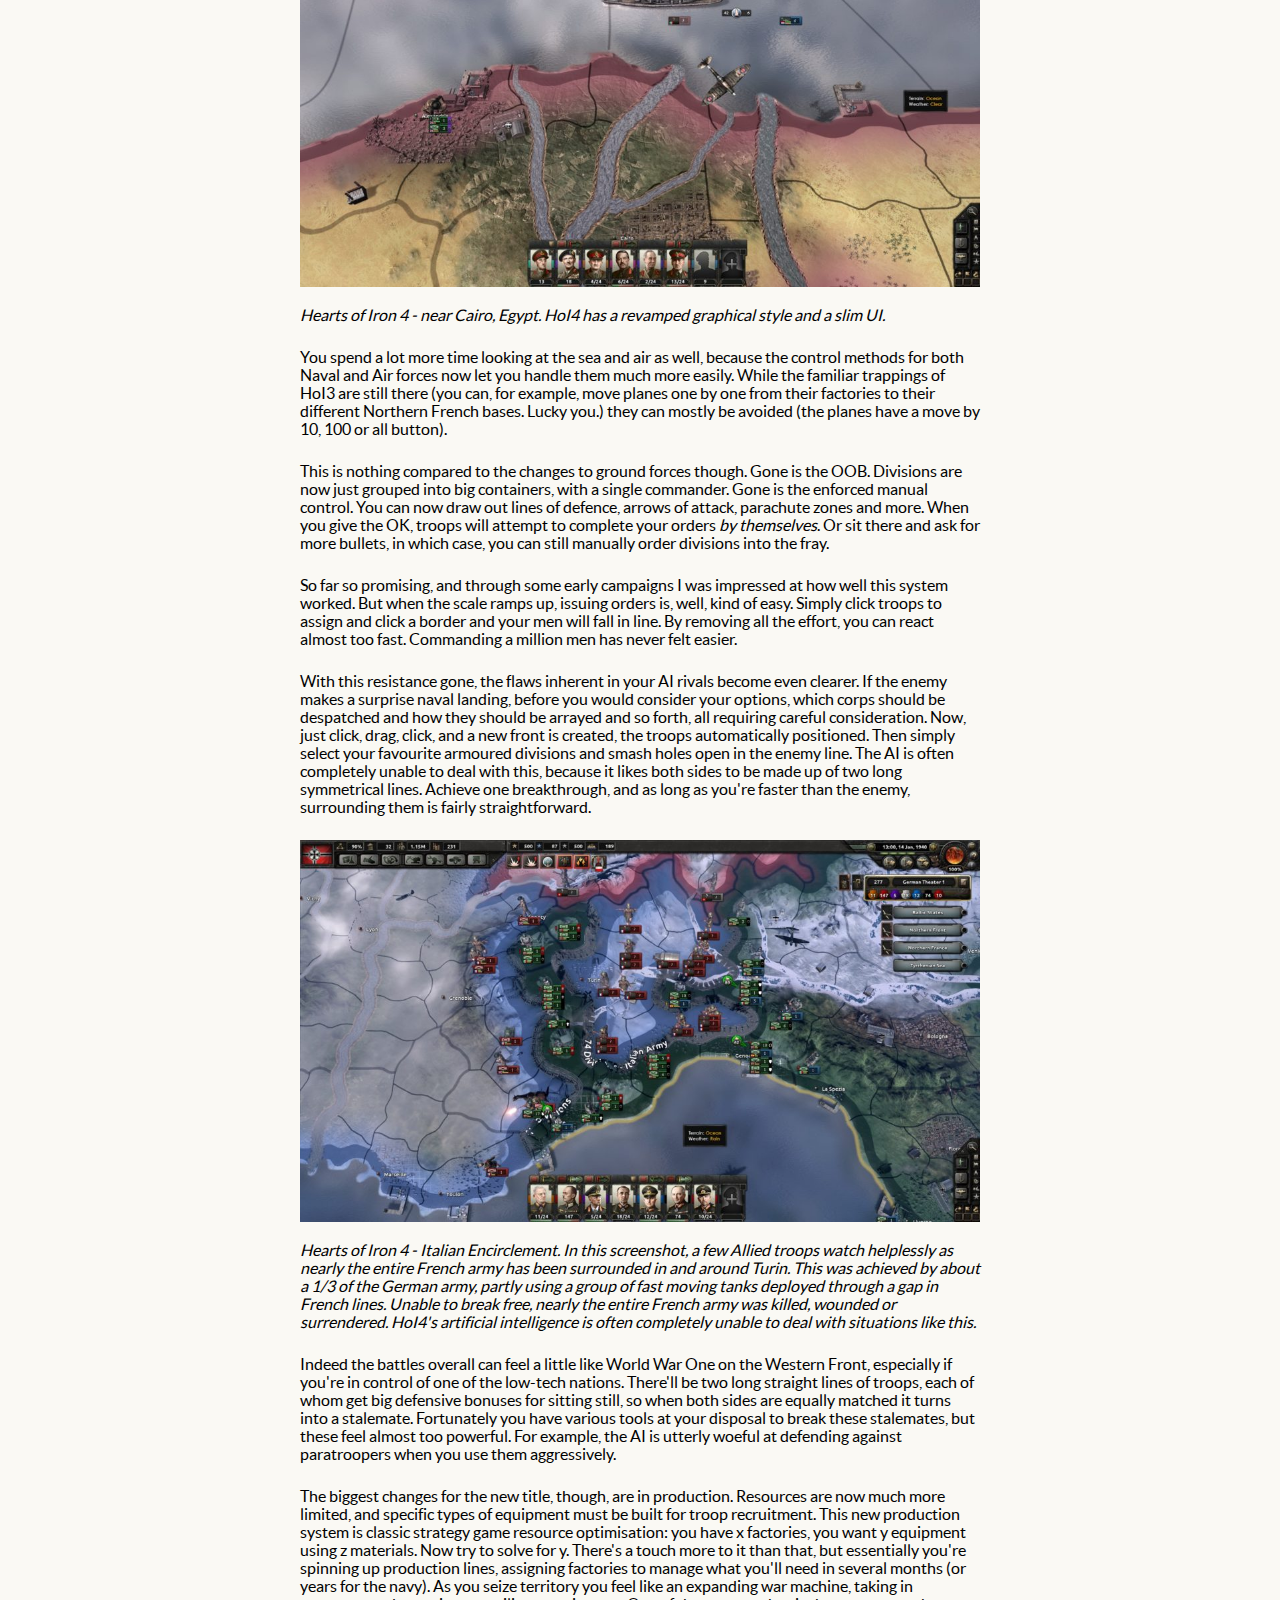
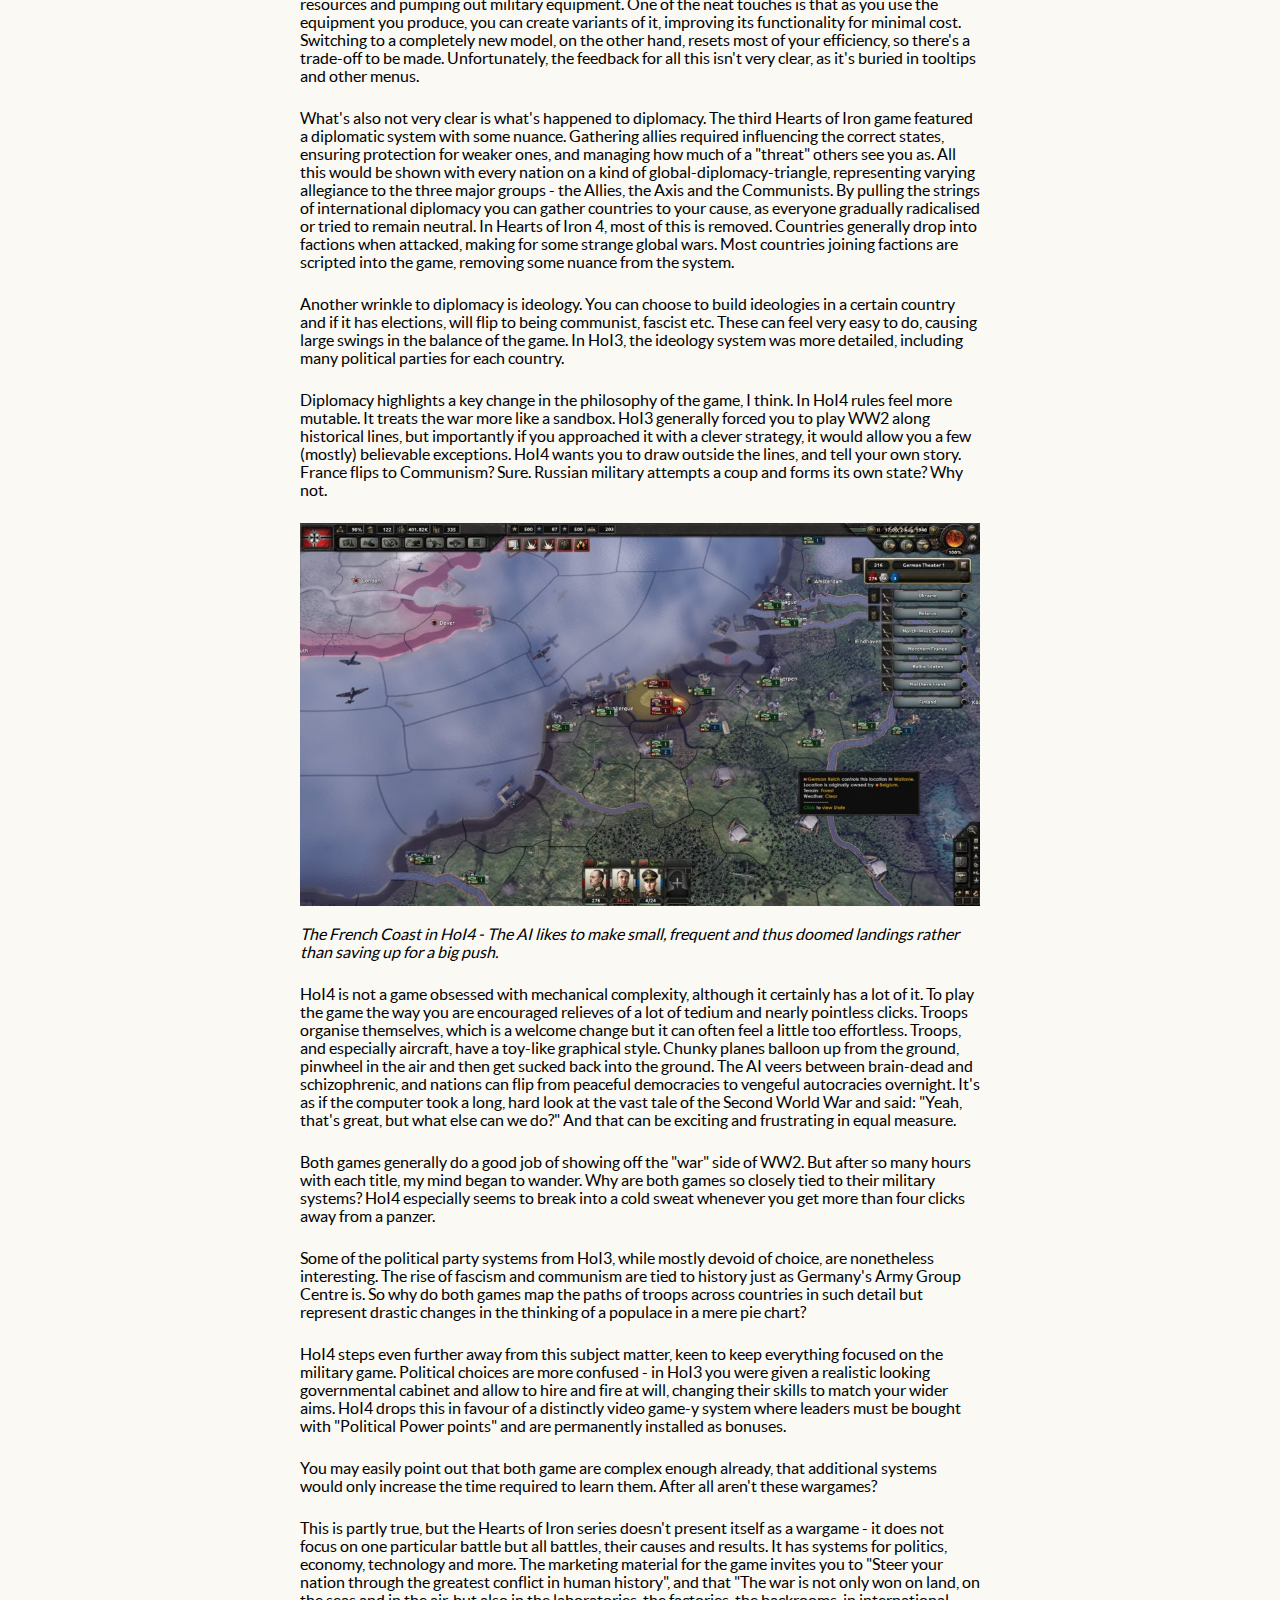
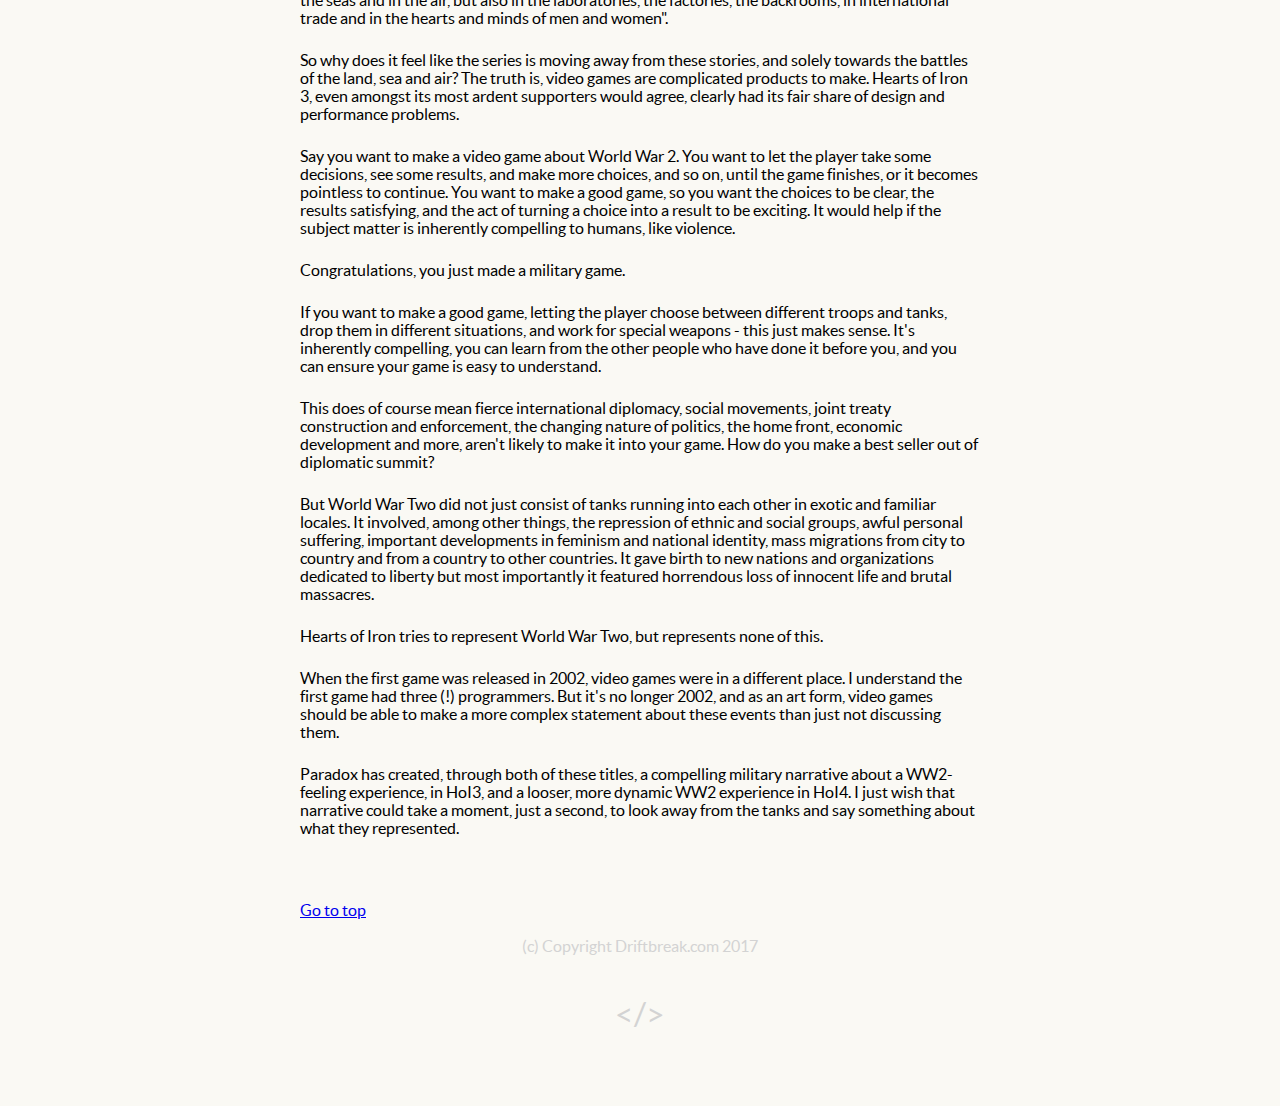
==== commit 528011ed: "Fixed post date" ====
--- a/hearts-of-iron/index.html
+++ b/hearts-of-iron/index.html
@@ -4,7 +4,8 @@
 		<meta charset="UTF-8">
 		<meta name="viewport" content="width=device-width, initial-scale=1.0">
 		<link href="../style.css" rel="stylesheet">
-		<link href="hearts-of-iron.css" rel="stylesheet"> 		
+		<link href="hearts-of-iron.css" rel="stylesheet">
+		<link rel="icon" href="../favicon.ico">
 		
 		<title>Hearts of Iron</title>
 	</head>
@@ -16,7 +17,7 @@
 		<div class="content">
 			<div class="post-header">
 				<h2>Hearts of Iron</h2>
-				<p class="post-sub-header"><em>published Nov 19th 2016</em></p>
+				<p class="post-sub-header"><em>published 19th Nov 2016</em></p>
 			</div>		
 			
 			<div>
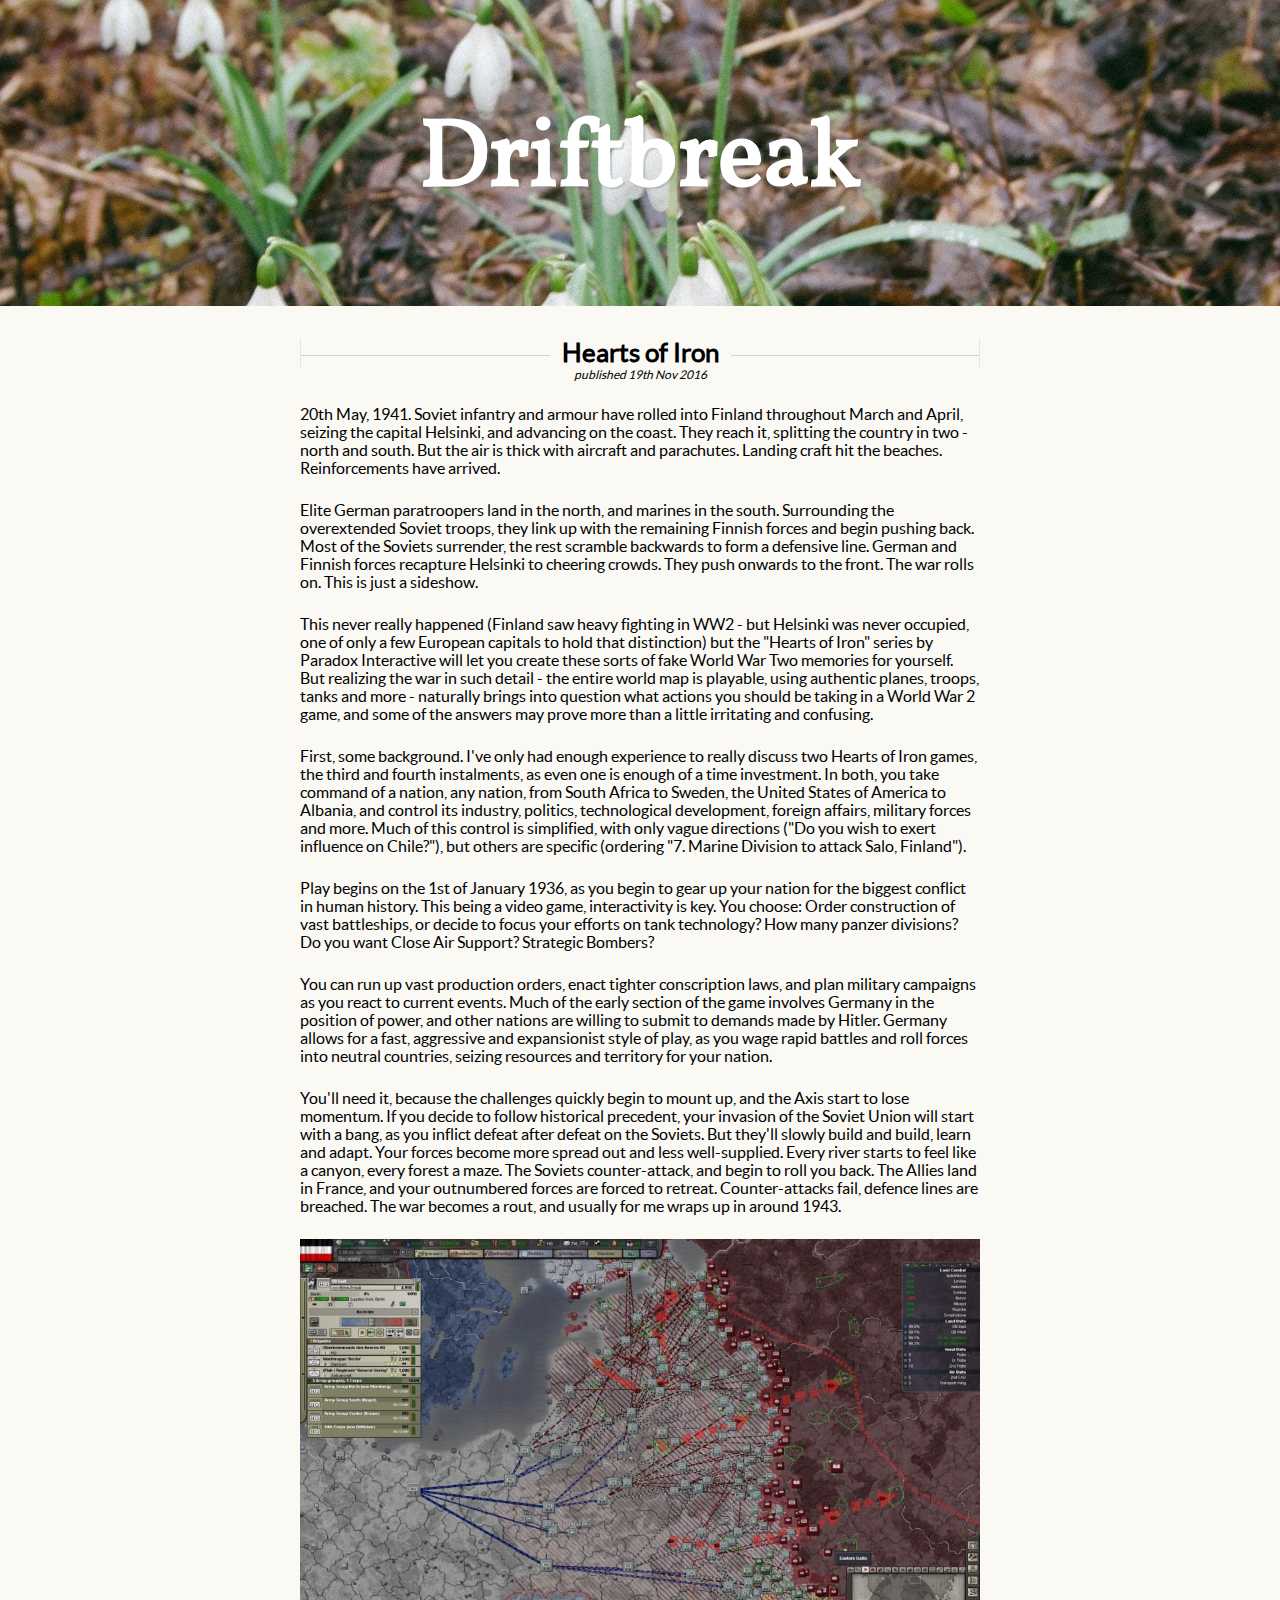
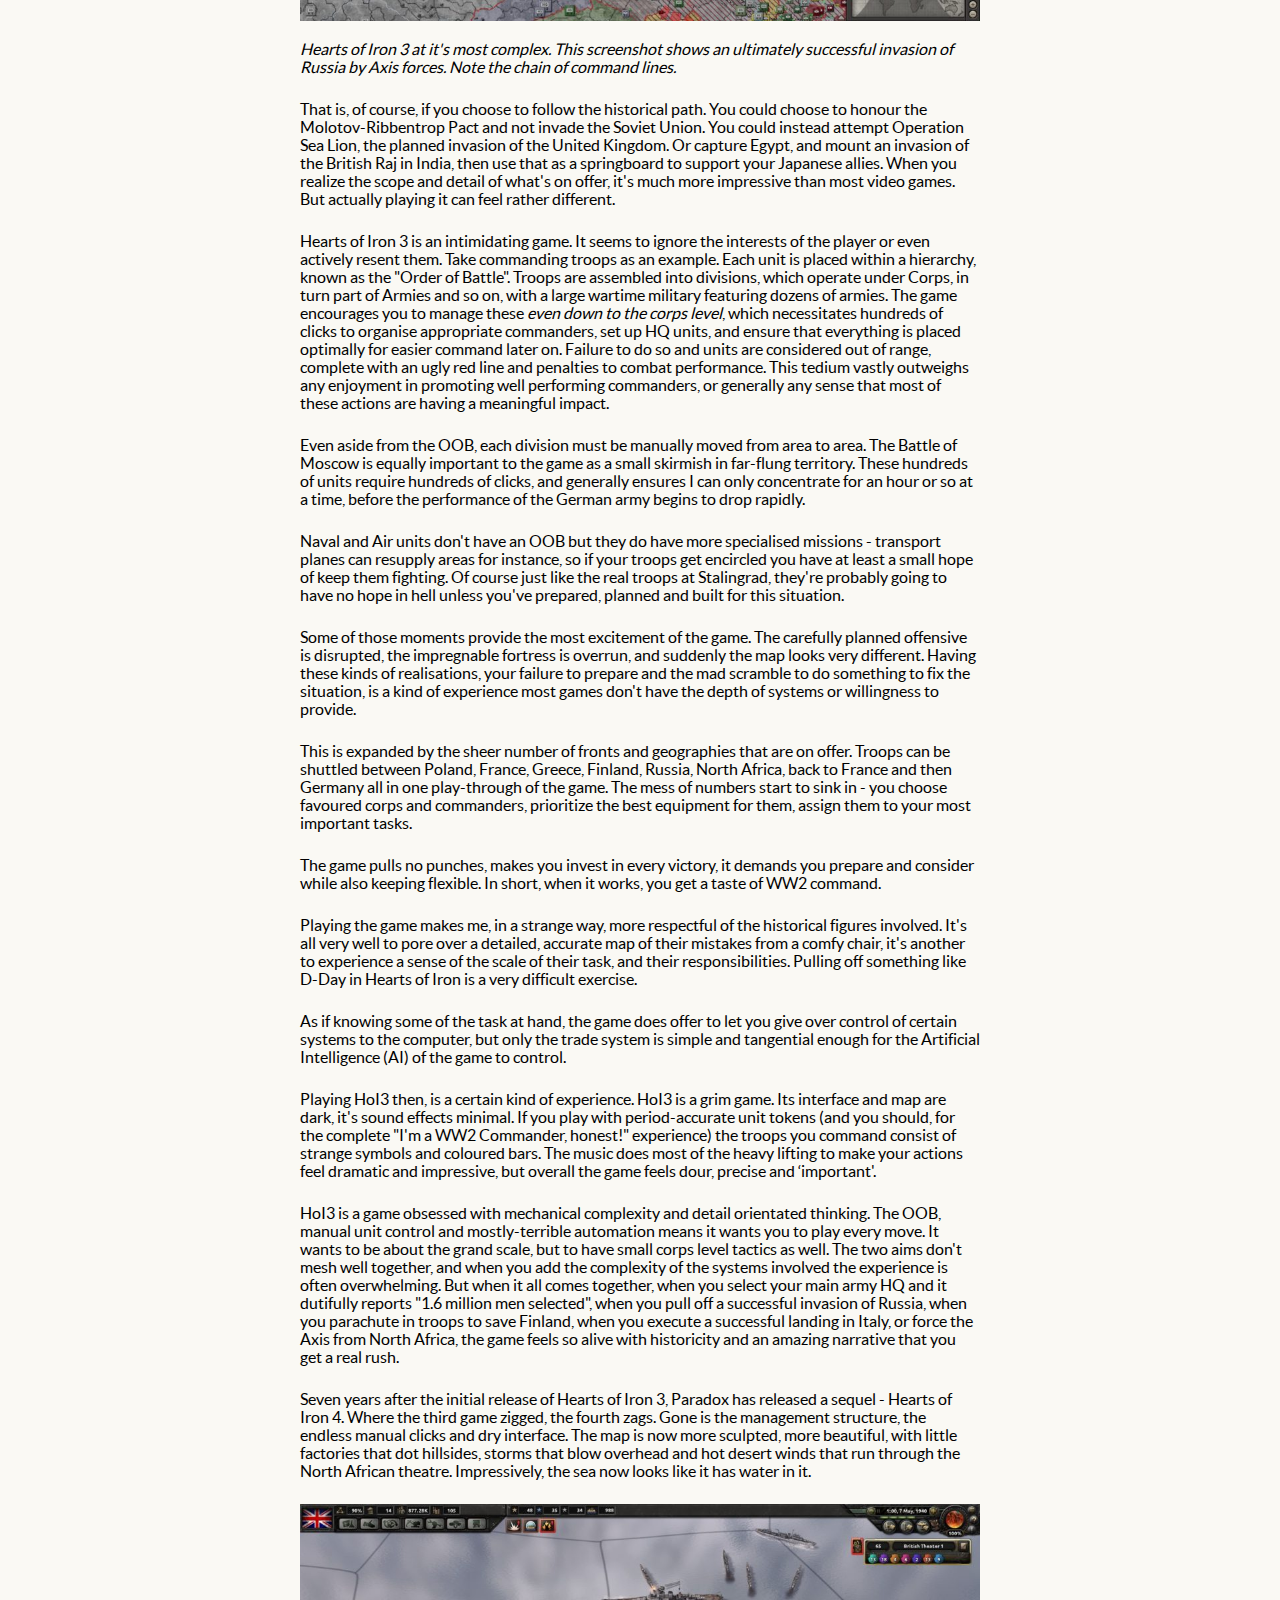
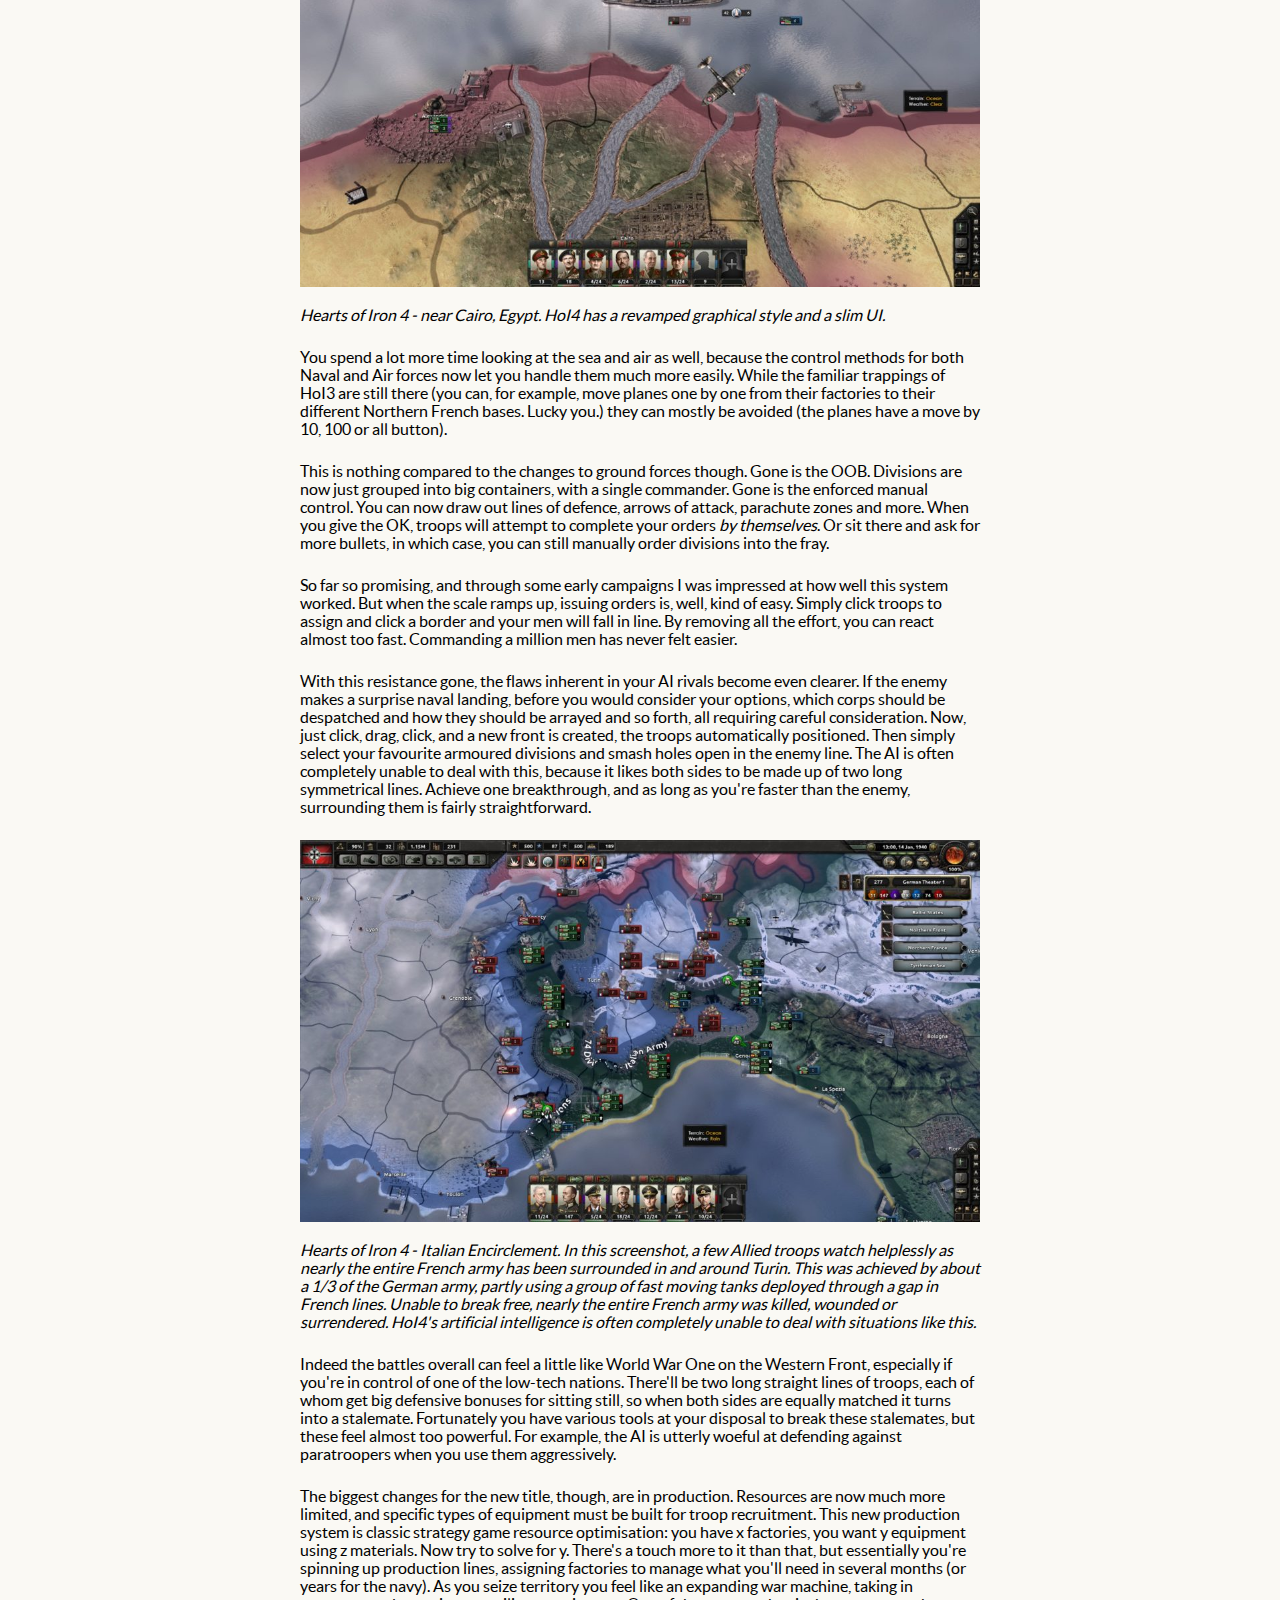
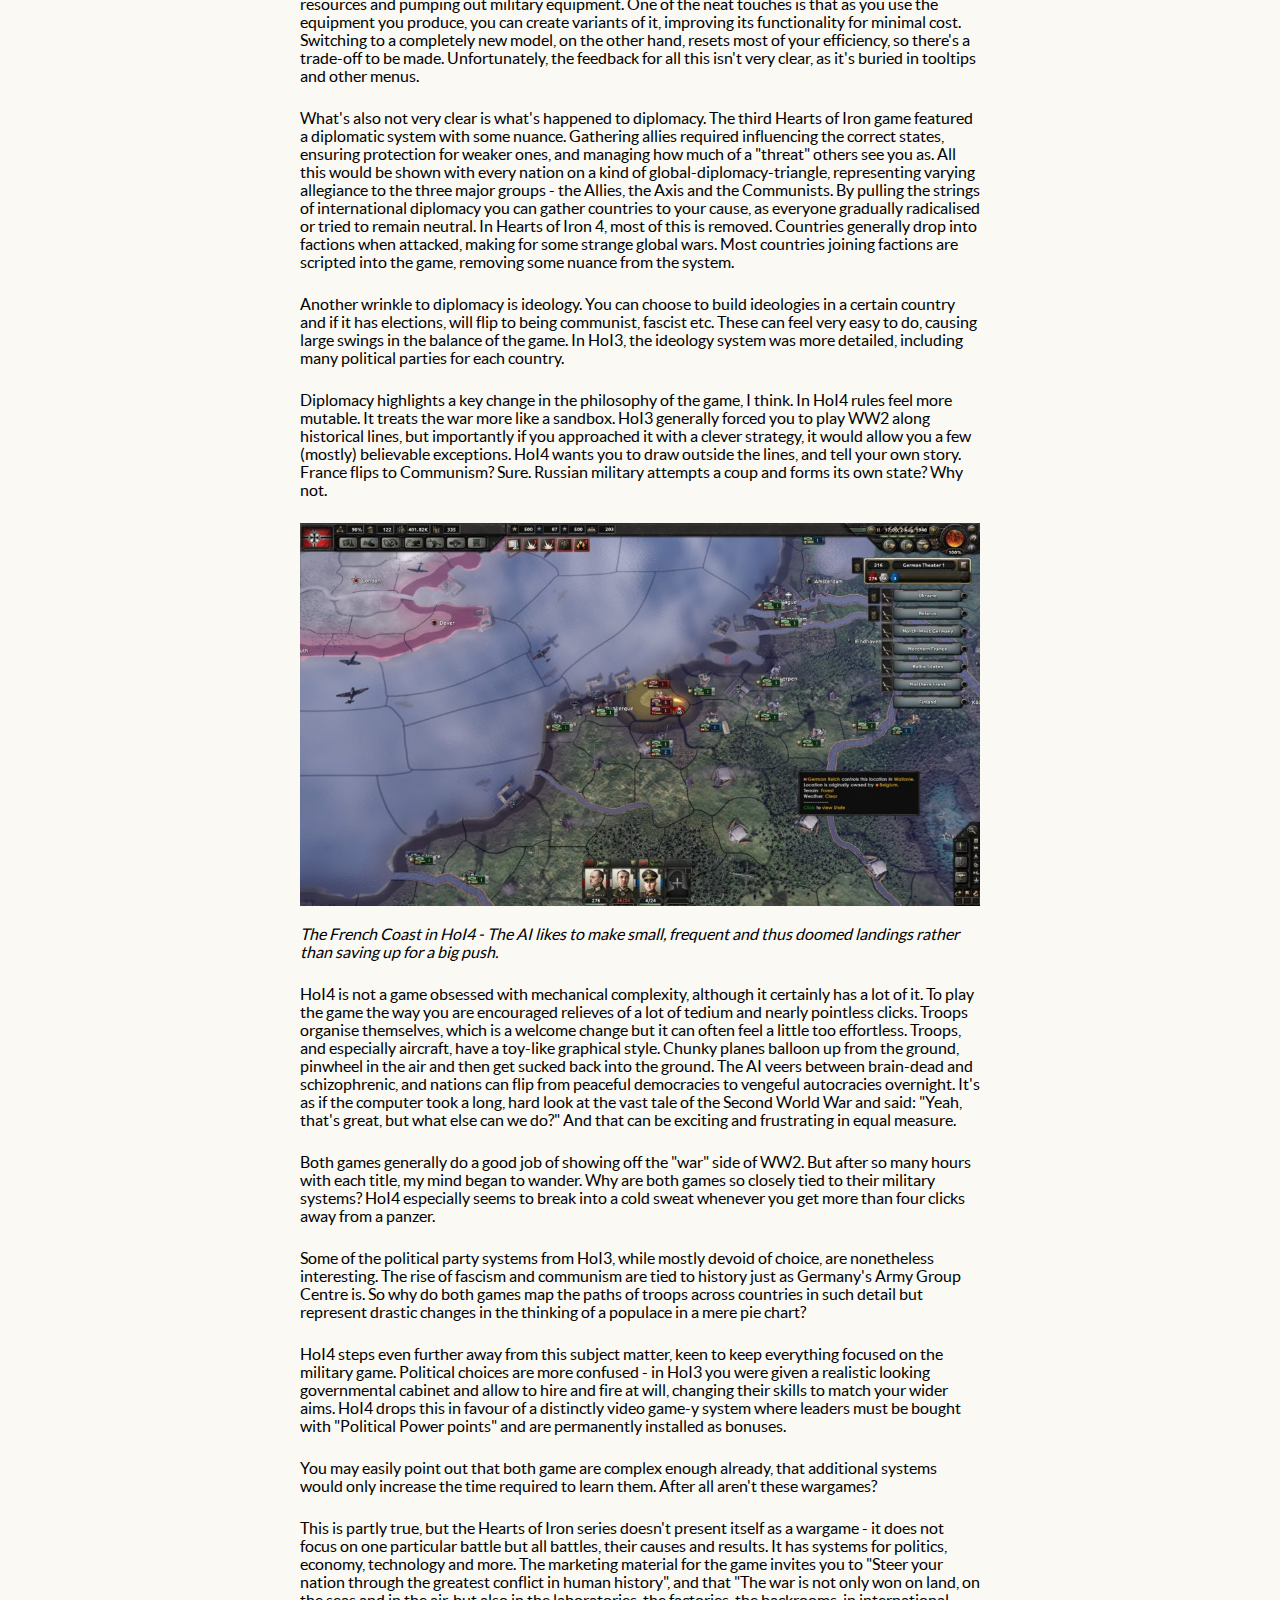
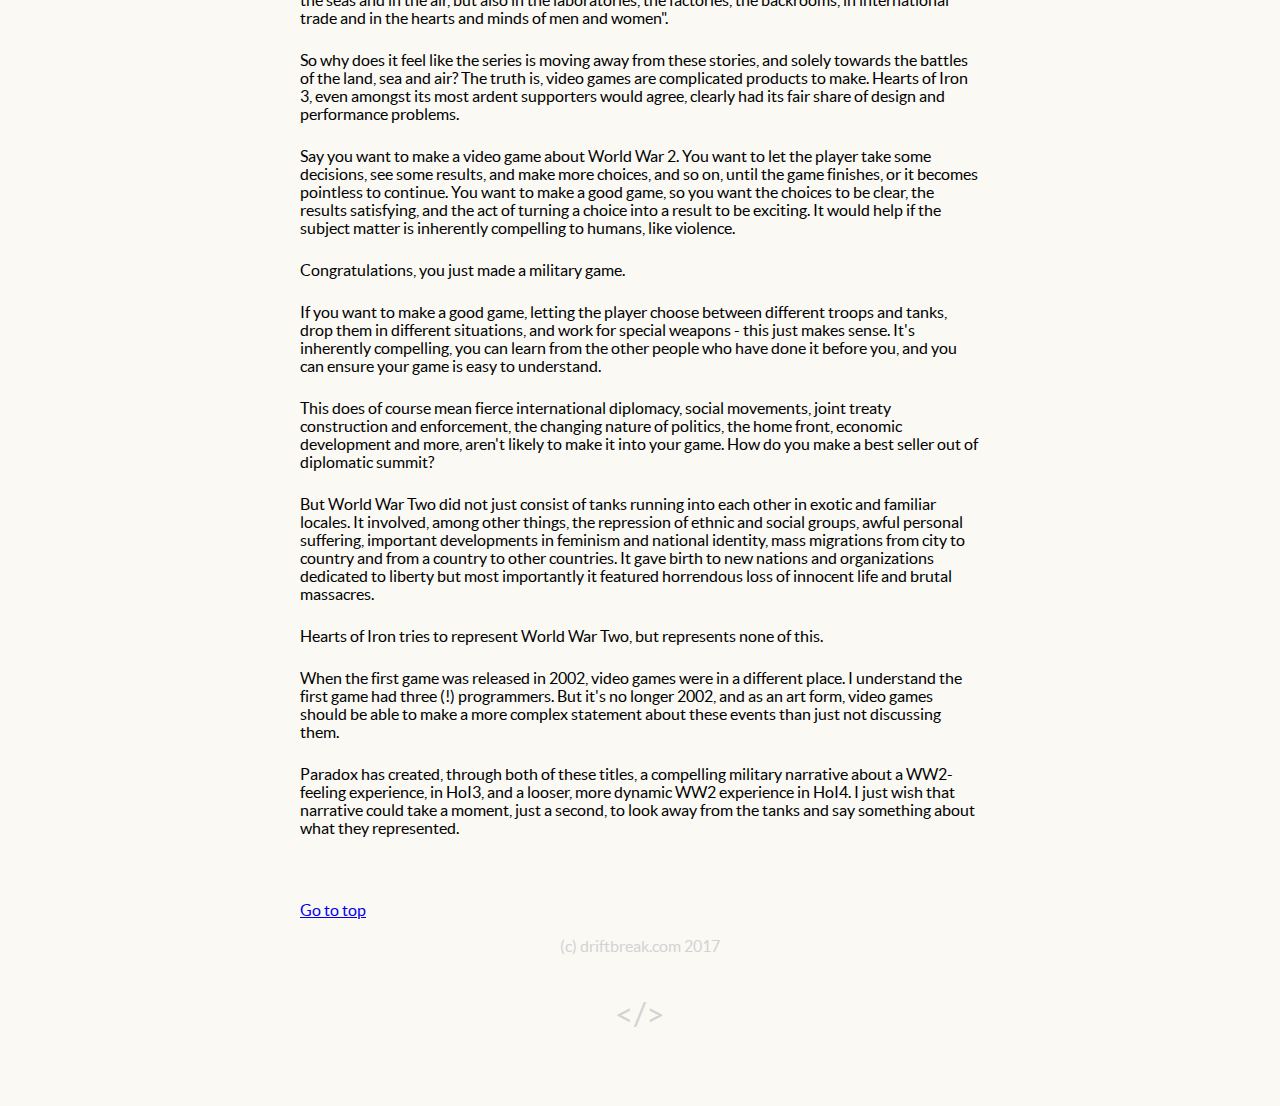
==== commit 365b832c: "Added new post, updated favicon and copyright" ====
--- a/hearts-of-iron/index.html
+++ b/hearts-of-iron/index.html
@@ -77,7 +77,7 @@
 			<footer>
 				<a href="#top">Go to top</a>
 				<br><br>
-				<p class="footer-text">(c) Copyright Driftbreak.com 2017</p>
+				<p class="footer-text">(c) driftbreak.com 2017</p>
 				<br>
 				<p class="footer-text footer-icon"> &lt;/> </p>
 			</footer>
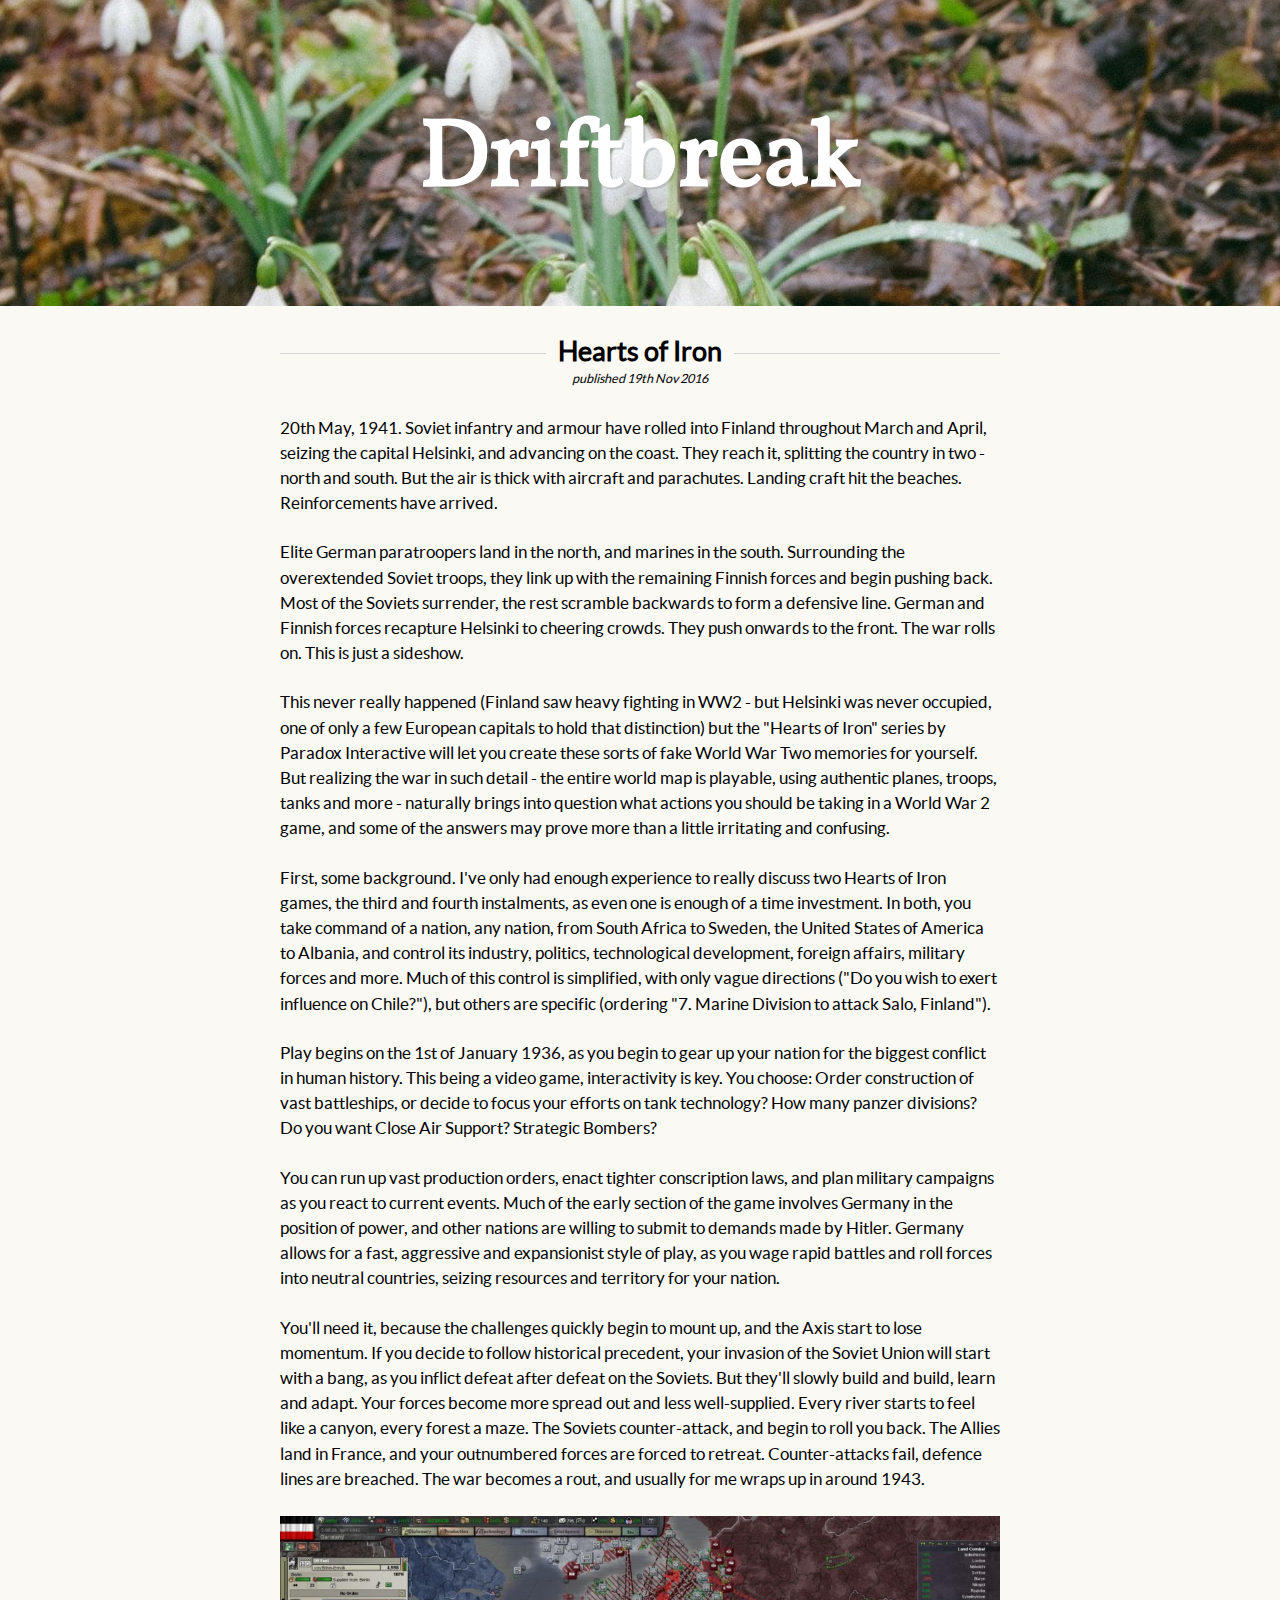
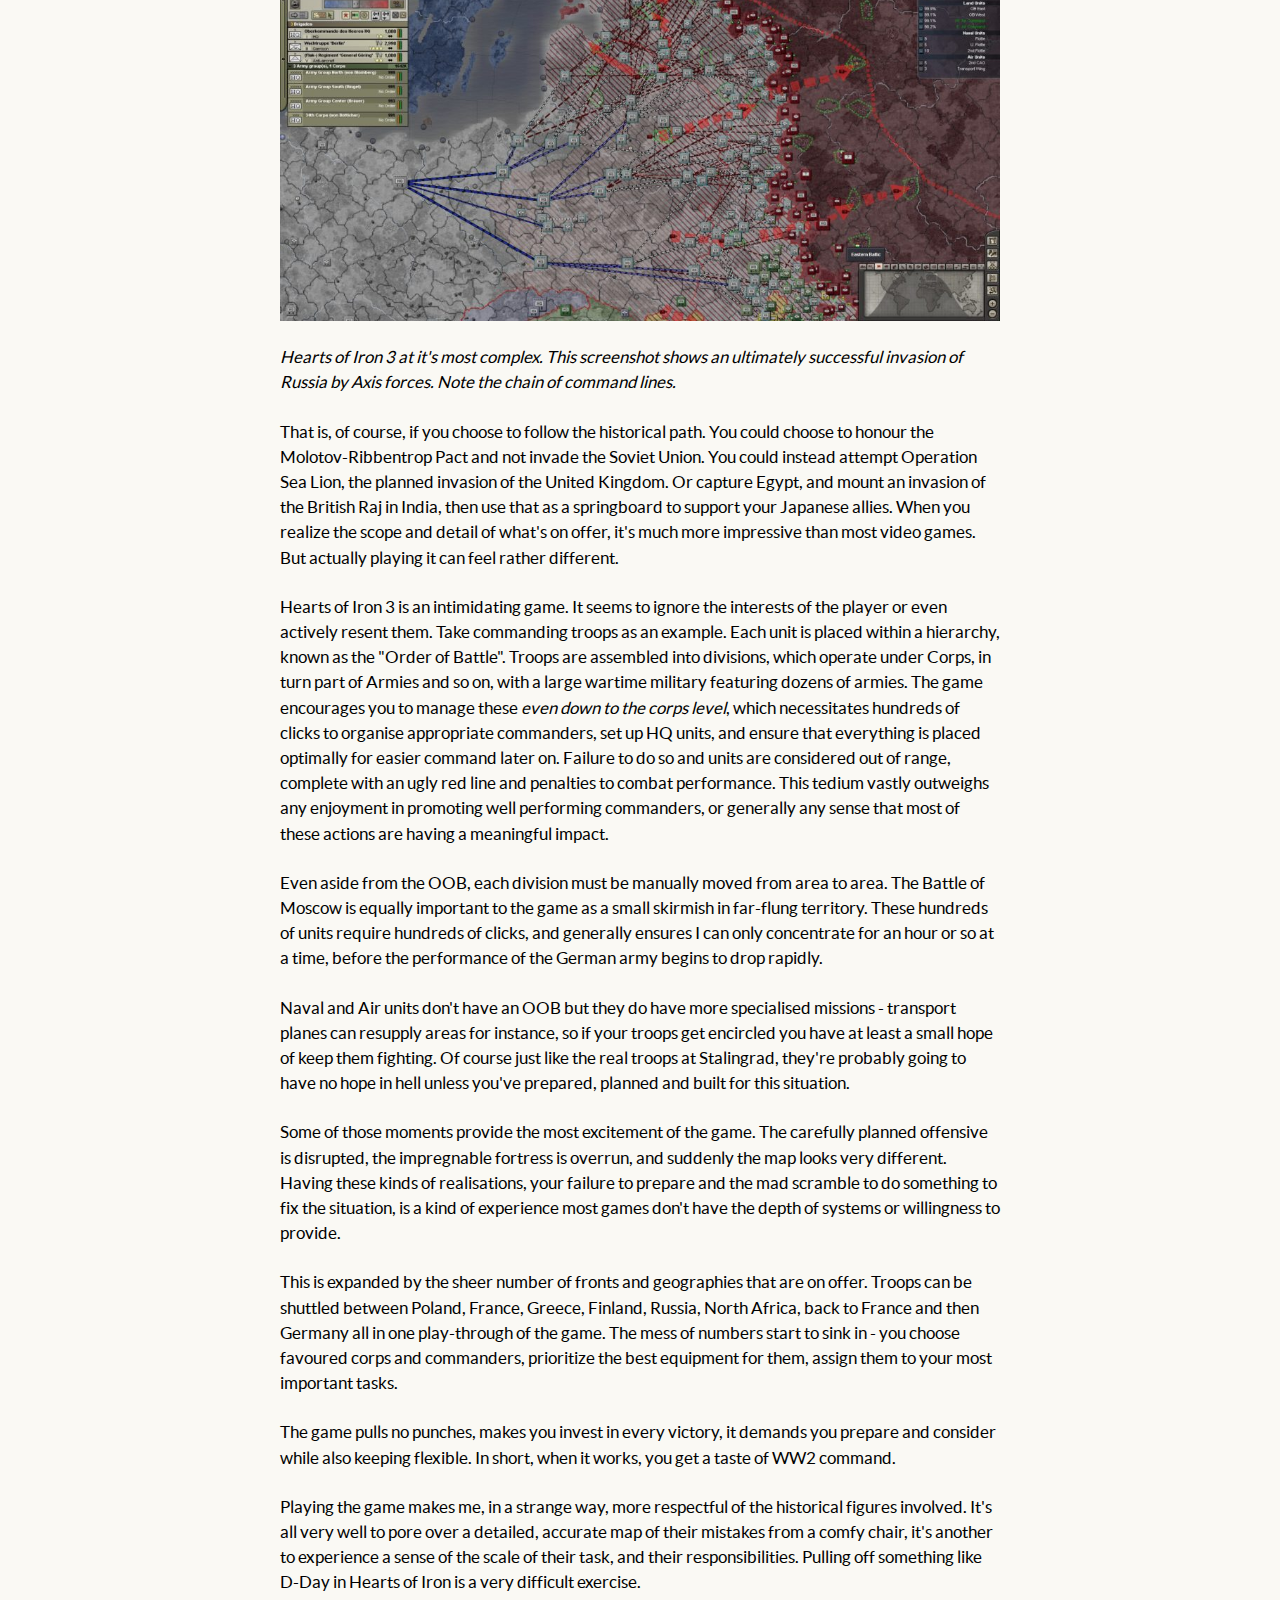
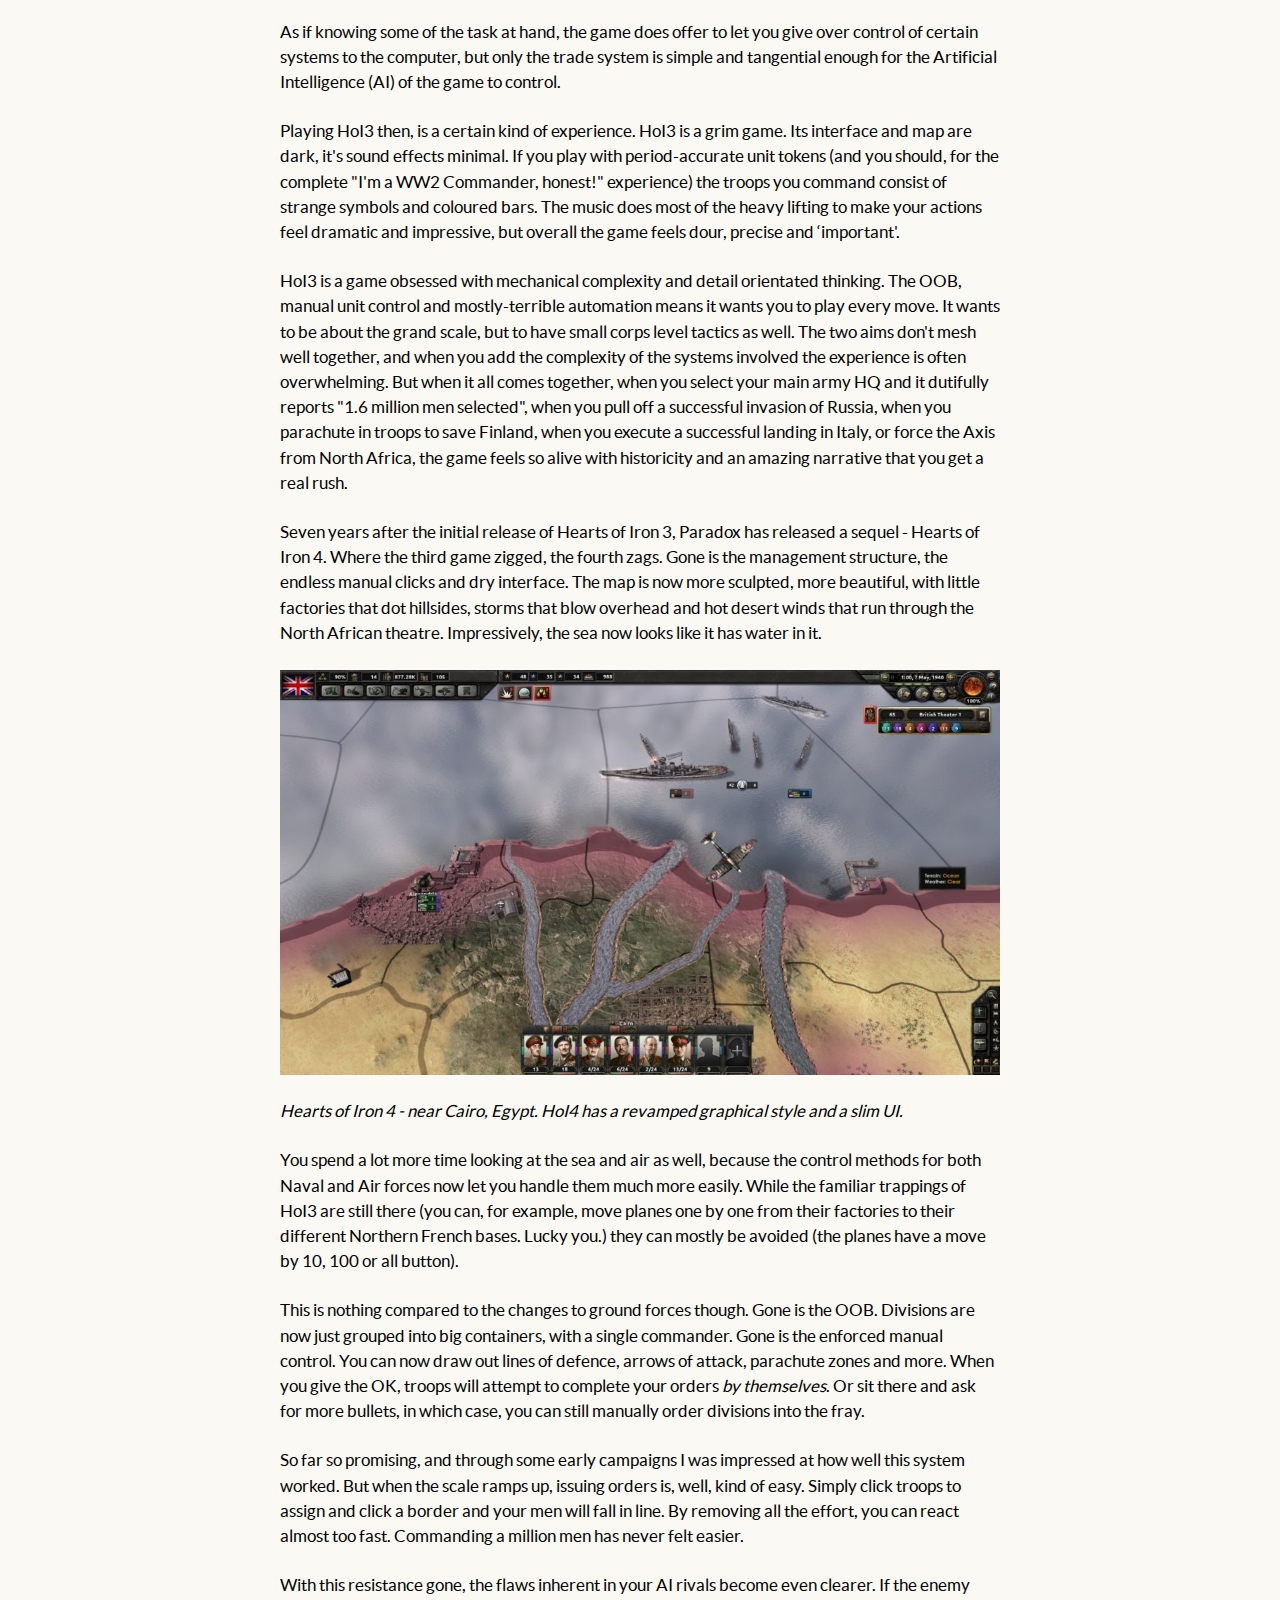
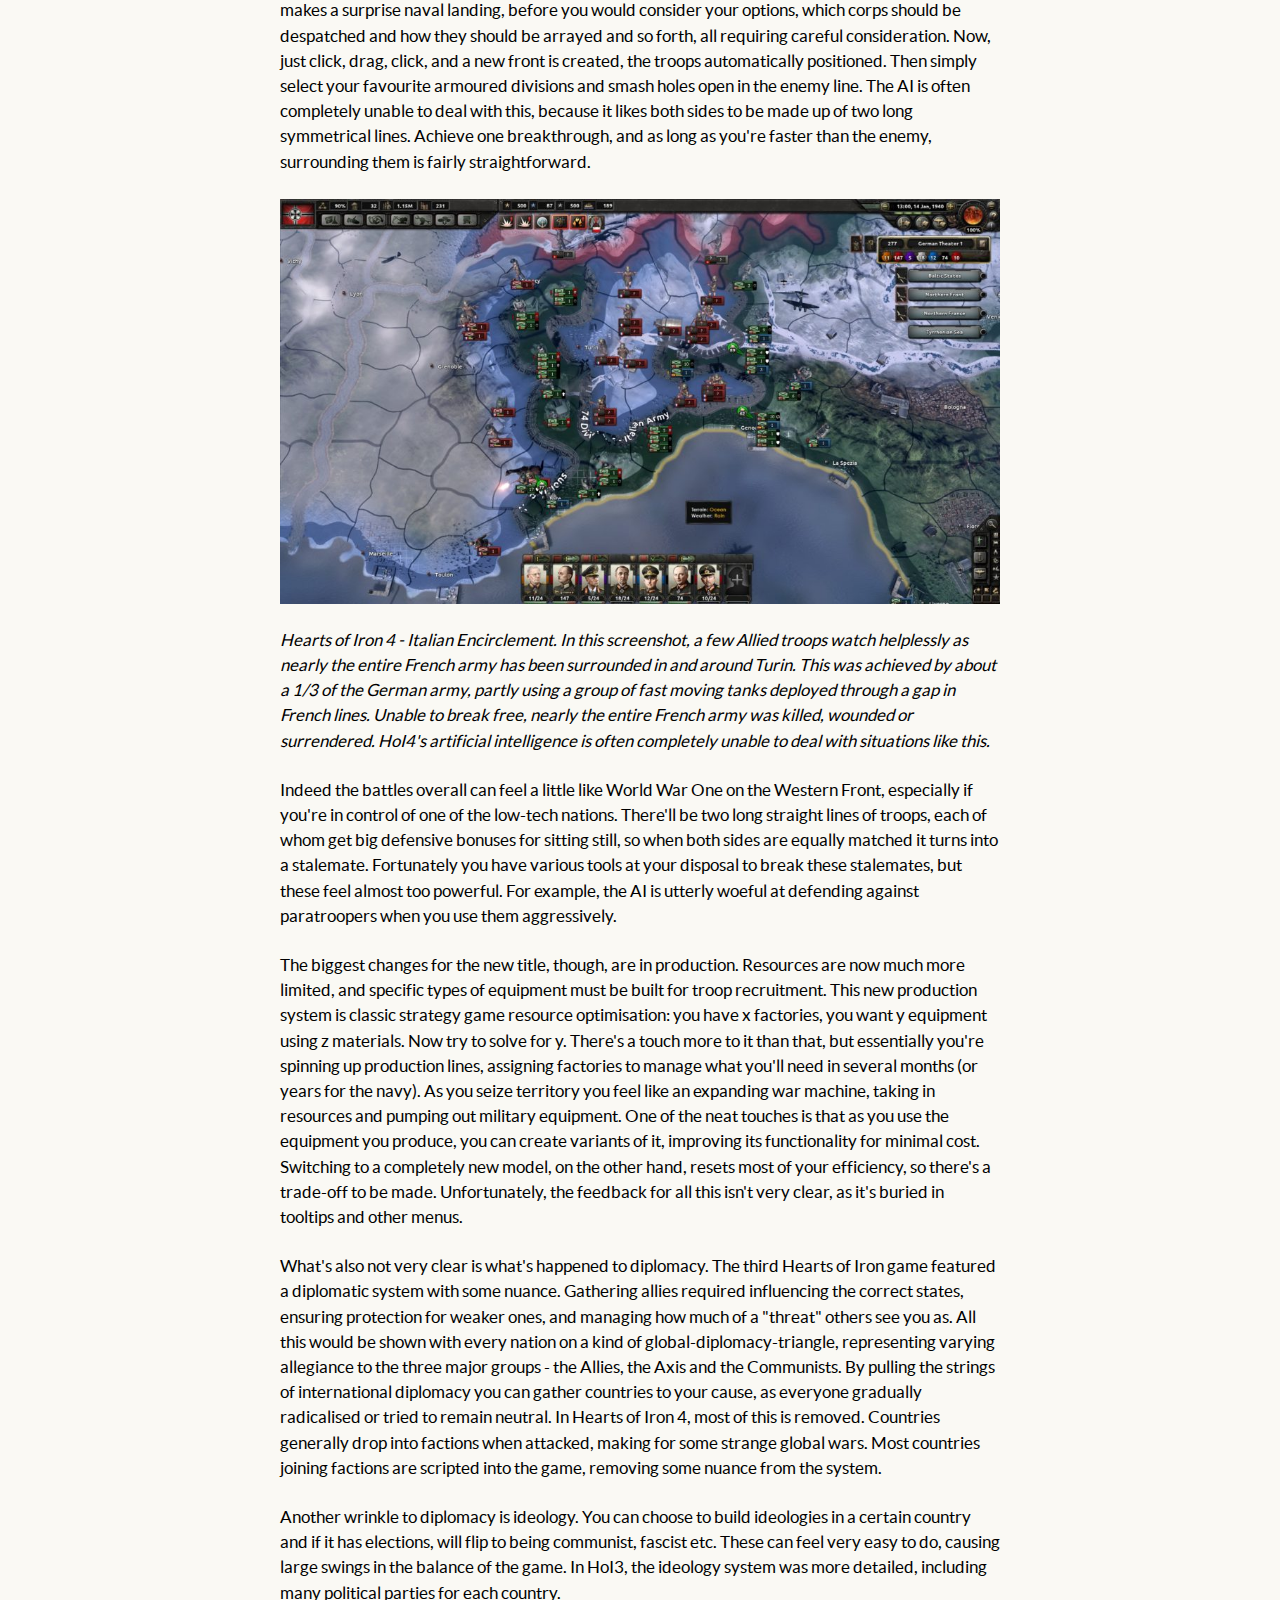
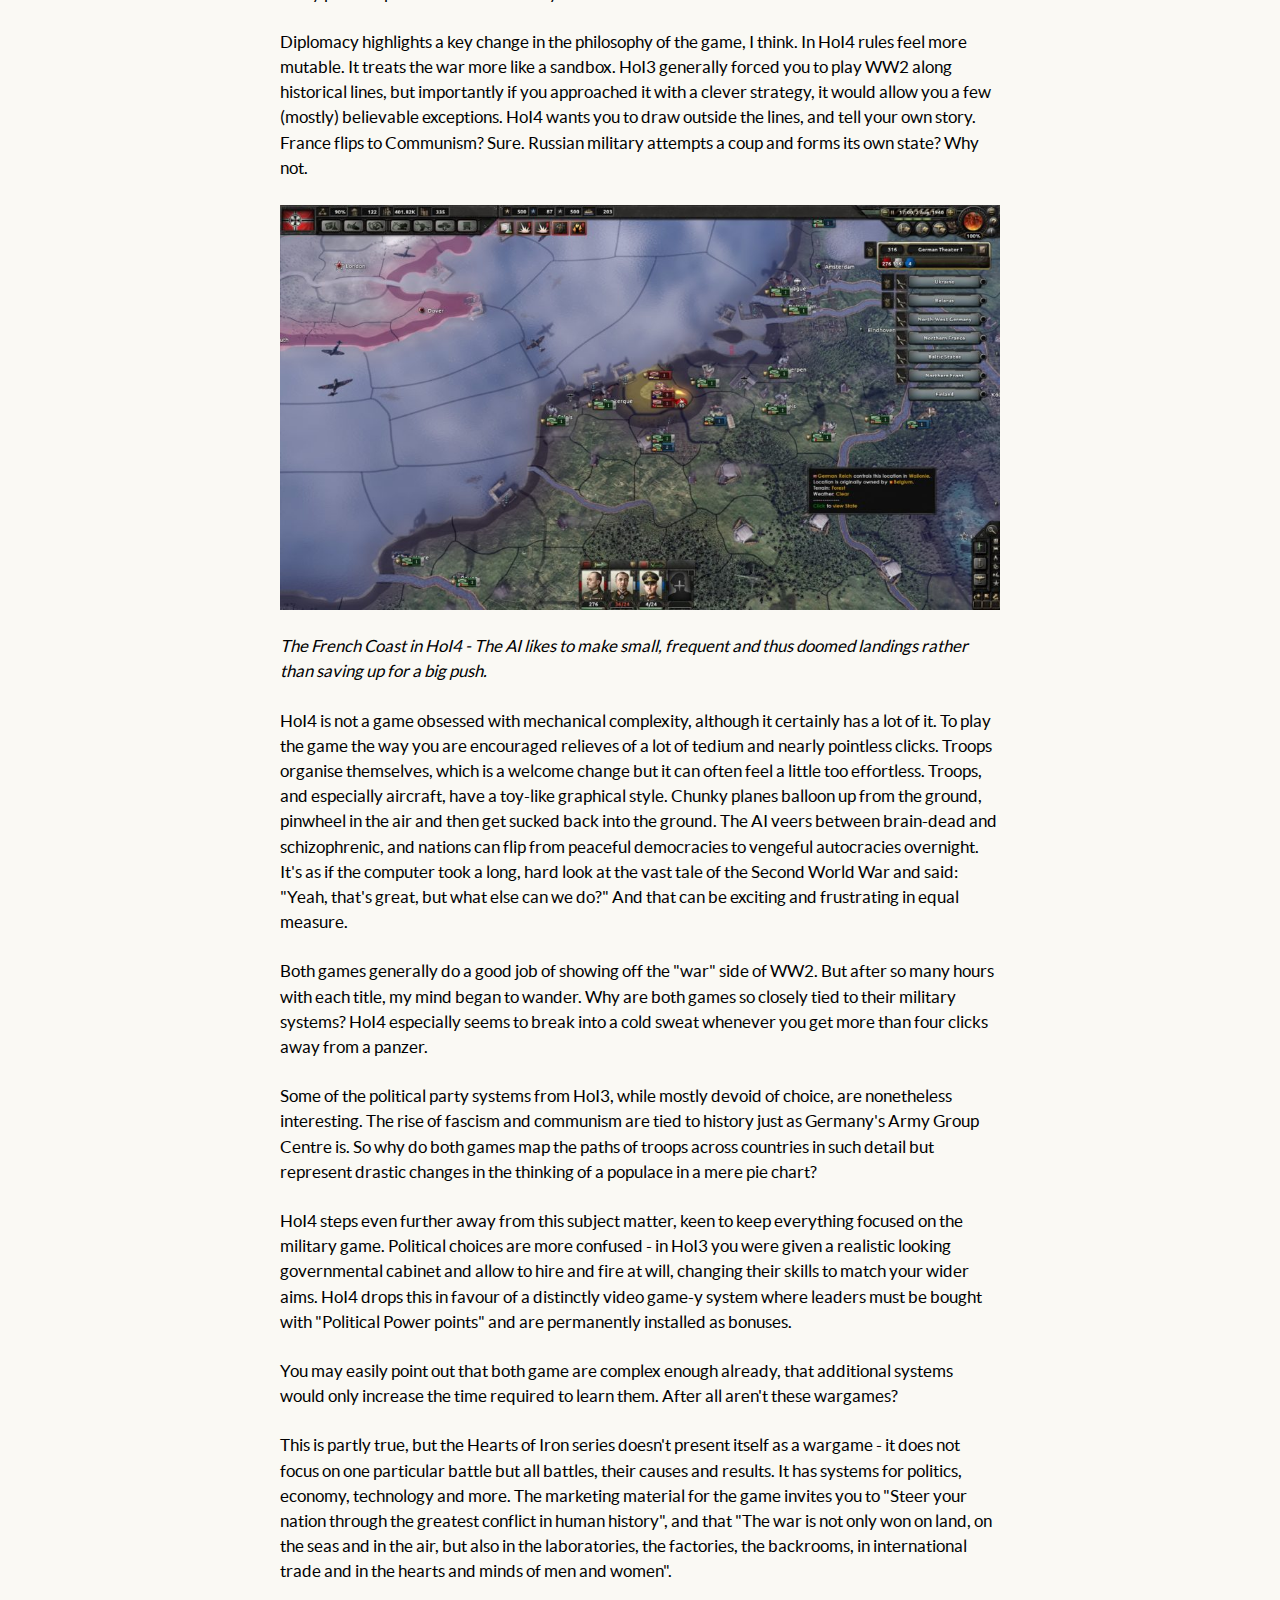
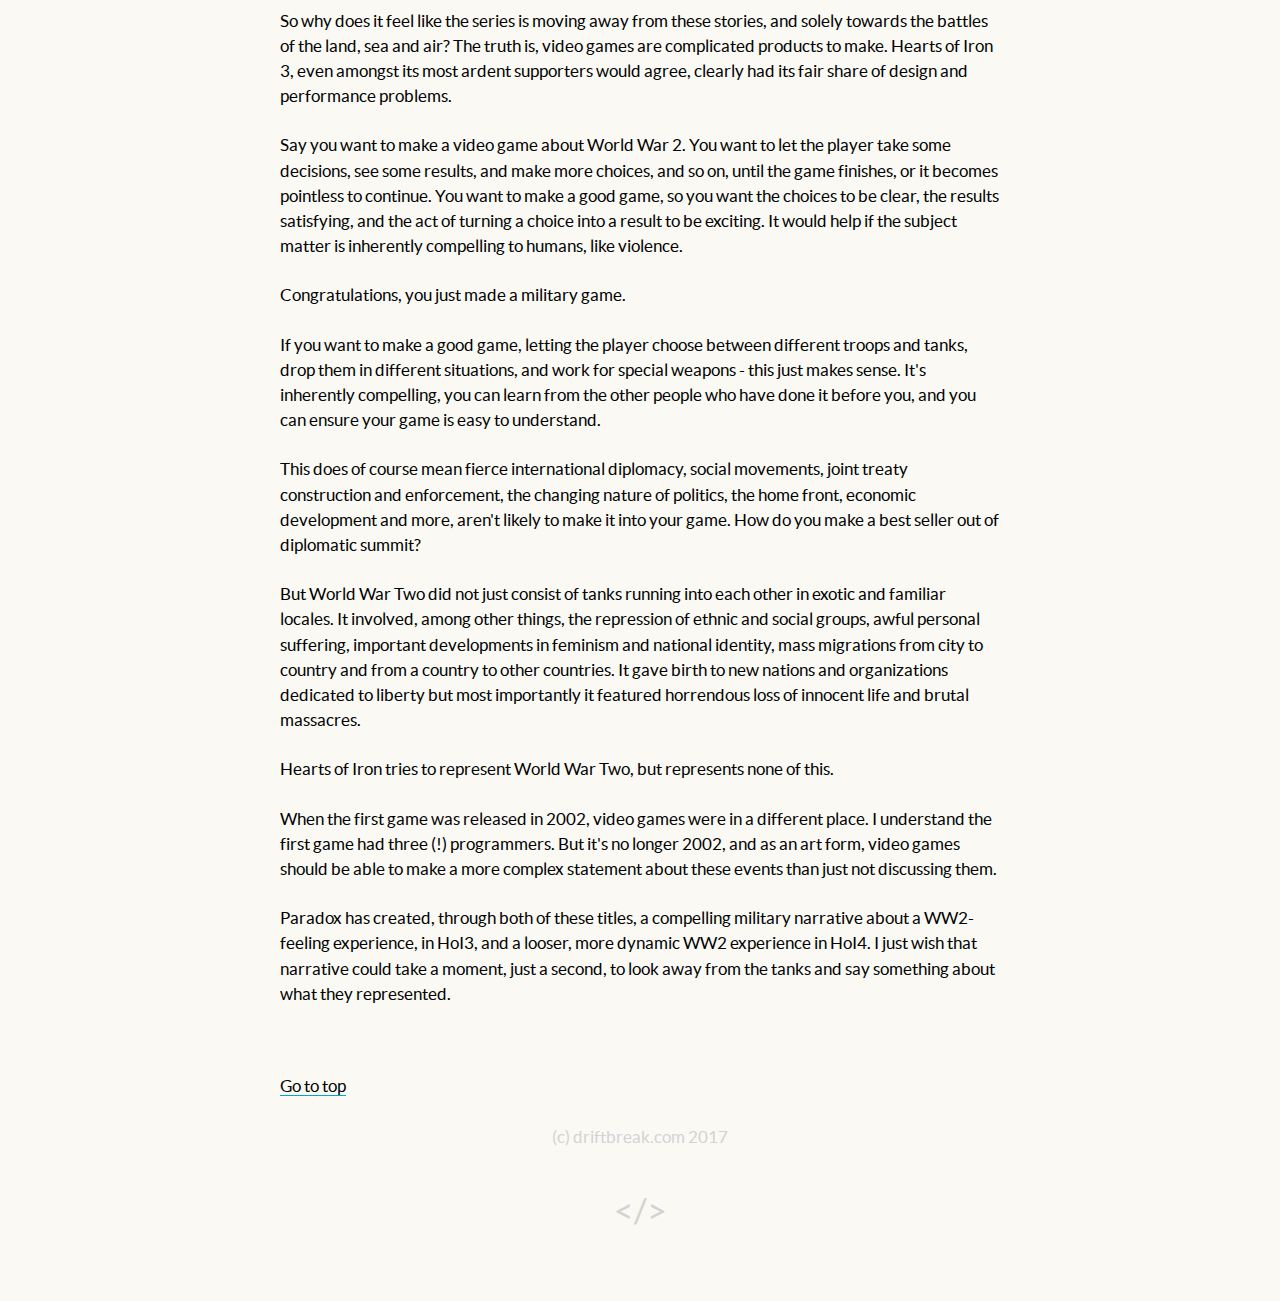
==== commit bc4318ac: "Updated link coloring and post headers" ====
--- a/hearts-of-iron/index.html
+++ b/hearts-of-iron/index.html
@@ -7,7 +7,7 @@
 		<link href="hearts-of-iron.css" rel="stylesheet">
 		<link rel="icon" href="../favicon.ico">
 		
-		<title>Hearts of Iron</title>
+		<title>Hearts of Iron - driftbreak.com</title>
 	</head>
 	<body>
 		<header class="site-header">
@@ -28,7 +28,7 @@
 			<p>Play begins on the 1st of January 1936, as you begin to gear up your nation for the biggest conflict in human history. This being a video game, interactivity is key. You choose: Order construction of vast battleships, or decide to focus your efforts on tank technology? How many panzer divisions? Do you want Close Air Support? Strategic Bombers?</p>
 			<p>You can run up vast production orders, enact tighter conscription laws, and plan military campaigns as you react to current events. Much of the early section of the game involves Germany in the position of power, and other nations are willing to submit to demands made by Hitler. Germany allows for a fast, aggressive and expansionist style of play, as you wage rapid battles and roll forces into neutral countries, seizing resources and territory for your nation.</p>
 			<p>You'll need it, because the challenges quickly begin to mount up, and the Axis start to lose momentum. If you decide to follow historical precedent, your invasion of the Soviet Union will start with a bang, as you inflict defeat after defeat on the Soviets. But they'll slowly build and build, learn and adapt. Your forces become more spread out and less well-supplied. Every river starts to feel like a canyon, every forest a maze. The Soviets counter-attack, and begin to roll you back. The Allies land in France, and your outnumbered forces are forced to retreat. Counter-attacks fail, defence lines are breached. The war becomes a rout, and usually for me wraps up in around 1943.</p>
-			<img src="images/image001.jpg"/>
+			<a class="img-link" href="images/image001.jpg"><img class="responsive-img" src="images/image001.jpg" alt="gameplay screenshot"/></a>
 			<em><p>Hearts of Iron 3 at it's most complex. This screenshot shows an ultimately successful invasion of Russia by Axis forces. Note the chain of command lines.</p></em>
 			<p>That is, of course, if you choose to follow the historical path. You could choose to honour the Molotov-Ribbentrop Pact and not invade the Soviet Union. You could instead attempt Operation Sea Lion, the planned invasion of the United Kingdom. Or capture Egypt, and mount an invasion of the British Raj in India, then use that as a springboard to support your Japanese allies. When you realize the scope and detail of what's on offer, it's much more impressive than most video games. But actually playing it can feel rather different.</p>
 			<p>Hearts of Iron 3 is an intimidating game. It seems to ignore the interests of the player or even actively resent them. Take commanding troops as an example. Each unit is placed within a hierarchy, known as the "Order of Battle". Troops are assembled into divisions, which operate under Corps, in turn part of Armies and so on, with a large wartime military featuring dozens of armies. The game encourages you to manage these <em>even down to the corps level</em>, which necessitates hundreds of clicks to organise appropriate commanders, set up HQ units, and ensure that everything is placed optimally for easier command later on. Failure to do so and units are considered out of range, complete with an ugly red line and penalties to combat performance. This tedium vastly outweighs any enjoyment in promoting well performing commanders, or generally any sense that most of these actions are having a meaningful impact.</p>
@@ -42,20 +42,20 @@
 			<p>Playing HoI3 then, is a certain kind of experience. HoI3 is a grim game. Its interface and map are dark, it's sound effects minimal. If you play with period-accurate unit tokens (and you should, for the complete "I'm a WW2 Commander, honest!" experience) the troops you command consist of strange symbols and coloured bars. The music does most of the heavy lifting to make your actions feel dramatic and impressive, but overall the game feels dour, precise and &lsquo;important'.</p>
 			<p>HoI3 is a game obsessed with mechanical complexity and detail orientated thinking. The OOB, manual unit control and mostly-terrible automation means it wants you to play every move. It wants to be about the grand scale, but to have small corps level tactics as well. The two aims don't mesh well together, and when you add the complexity of the systems involved the experience is often overwhelming. But when it all comes together, when you select your main army HQ and it dutifully reports "1.6 million men selected", when you pull off a successful invasion of Russia, when you parachute in troops to save Finland, when you execute a successful landing in Italy, or force the Axis from North Africa, the game feels so alive with historicity and an amazing narrative that you get a real rush.</p>
 			<p>Seven years after the initial release of Hearts of Iron 3, Paradox has released a sequel - Hearts of Iron 4. Where the third game zigged, the fourth zags. Gone is the management structure, the endless manual clicks and dry interface. The map is now more sculpted, more beautiful, with little factories that dot hillsides, storms that blow overhead and hot desert winds that run through the North African theatre. Impressively, the sea now looks like it has water in it.</p>
-			<img src="images/image003.jpg"/>
+			<a class="img-link" href="images/image003.jpg"><img class="responsive-img" src="images/image003.jpg" alt="gameplay screenshot"/></a>
 			<em><p>Hearts of Iron 4 - near Cairo, Egypt. HoI4 has a revamped graphical style and a slim UI.</p></em>
 			<p>You spend a lot more time looking at the sea and air as well, because the control methods for both Naval and Air forces now let you handle them much more easily. While the familiar trappings of HoI3 are still there (you can, for example, move planes one by one from their factories to their different Northern French bases. Lucky you.) they can mostly be avoided (the planes have a move by 10, 100 or all button).</p>
 			<p>This is nothing compared to the changes to ground forces though. Gone is the OOB. Divisions are now just grouped into big containers, with a single commander. Gone is the enforced manual control. You can now draw out lines of defence, arrows of attack, parachute zones and more. When you give the OK, troops will attempt to complete your orders <em>by themselves</em>. Or sit there and ask for more bullets, in which case, you can still manually order divisions into the fray.</p>
 			<p>So far so promising, and through some early campaigns I was impressed at how well this system worked. But when the scale ramps up, issuing orders is, well, kind of easy. Simply click troops to assign and click a border and your men will fall in line. By removing all the effort, you can react almost too fast. Commanding a million men has never felt easier.</p>
 			<p>With this resistance gone, the flaws inherent in your AI rivals become even clearer. If the enemy makes a surprise naval landing, before you would consider your options, which corps should be despatched and how they should be arrayed and so forth, all requiring careful consideration. Now, just click, drag, click, and a new front is created, the troops automatically positioned. Then simply select your favourite armoured divisions and smash holes open in the enemy line. The AI is often completely unable to deal with this, because it likes both sides to be made up of two long symmetrical lines. Achieve one breakthrough, and as long as you're faster than the enemy, surrounding them is fairly straightforward.</p>
-			<img src="images/image005.jpg"/>
+			<a class="img-link" href="images/image005.jpg"><img class="responsive-img" src="images/image005.jpg" alt="gameplay screenshot"/></a>
 			<em><p>Hearts of Iron 4 - Italian Encirclement. In this screenshot, a few Allied troops watch helplessly as nearly the entire French army has been surrounded in and around Turin. This was achieved by about a 1/3 of the German army, partly using a group of fast moving tanks deployed through a gap in French lines. Unable to break free, nearly the entire French army was killed, wounded or surrendered. HoI4's artificial intelligence is often completely unable to deal with situations like this.</p></em>
 			<p>Indeed the battles overall can feel a little like World War One on the Western Front, especially if you're in control of one of the low-tech nations. There'll be two long straight lines of troops, each of whom get big defensive bonuses for sitting still, so when both sides are equally matched it turns into a stalemate. Fortunately you have various tools at your disposal to break these stalemates, but these feel almost too powerful. For example, the AI is utterly woeful at defending against paratroopers when you use them aggressively.</p>
 			<p>The biggest changes for the new title, though, are in production. Resources are now much more limited, and specific types of equipment must be built for troop recruitment. This new production system is classic strategy game resource optimisation: you have x factories, you want y equipment using z materials. Now try to solve for y. There's a touch more to it than that, but essentially you're spinning up production lines, assigning factories to manage what you'll need in several months (or years for the navy). As you seize territory you feel like an expanding war machine, taking in resources and pumping out military equipment. One of the neat touches is that as you use the equipment you produce, you can create variants of it, improving its functionality for minimal cost. Switching to a completely new model, on the other hand, resets most of your efficiency, so there's a trade-off to be made. Unfortunately, the feedback for all this isn't very clear, as it's buried in tooltips and other menus.</p>
 			<p>What's also not very clear is what's happened to diplomacy. The third Hearts of Iron game featured a diplomatic system with some nuance. Gathering allies required influencing the correct states, ensuring protection for weaker ones, and managing how much of a "threat" others see you as. All this would be shown with every nation on a kind of global-diplomacy-triangle, representing varying allegiance to the three major groups - the Allies, the Axis and the Communists. By pulling the strings of international diplomacy you can gather countries to your cause, as everyone gradually radicalised or tried to remain neutral. In Hearts of Iron 4, most of this is removed. Countries generally drop into factions when attacked, making for some strange global wars. Most countries joining factions are scripted into the game, removing some nuance from the system.</p>
 			<p>Another wrinkle to diplomacy is ideology. You can choose to build ideologies in a certain country and if it has elections, will flip to being communist, fascist etc. These can feel very easy to do, causing large swings in the balance of the game. In HoI3, the ideology system was more detailed, including many political parties for each country.</p>
 			<p>Diplomacy highlights a key change in the philosophy of the game, I think. In HoI4 rules feel more mutable. It treats the war more like a sandbox. HoI3 generally forced you to play WW2 along historical lines, but importantly if you approached it with a clever strategy, it would allow you a few (mostly) believable exceptions. HoI4 wants you to draw outside the lines, and tell your own story. France flips to Communism? Sure. Russian military attempts a coup and forms its own state? Why not.</p>
-			<img src="images/image007.jpg"/>
+			<a class="img-link" href="images/image007.jpg"><img class="responsive-img" src="images/image007.jpg" alt="gameplay screenshot"/></a>
 			<em><p>The French Coast in HoI4 - The AI likes to make small, frequent and thus doomed landings rather than saving up for a big push.</p></em>
 			<p>HoI4 is not a game obsessed with mechanical complexity, although it certainly has a lot of it. To play the game the way you are encouraged relieves of a lot of tedium and nearly pointless clicks. Troops organise themselves, which is a welcome change but it can often feel a little too effortless. Troops, and especially aircraft, have a toy-like graphical style. Chunky planes balloon up from the ground, pinwheel in the air and then get sucked back into the ground. The AI veers between brain-dead and schizophrenic, and nations can flip from peaceful democracies to vengeful autocracies overnight. It's as if the computer took a long, hard look at the vast tale of the Second World War and said: "Yeah, that's great, but what else can we do?" And that can be exciting and frustrating in equal measure.</p>
 			<p>Both games generally do a good job of showing off the "war" side of WW2. But after so many hours with each title, my mind began to wander. Why are both games so closely tied to their military systems? HoI4 especially seems to break into a cold sweat whenever you get more than four clicks away from a panzer.</p>
--- a/style.css
+++ b/style.css
@@ -50,7 +50,33 @@
 
 /* Images */
 img {
-	max-width: 680px;
+	max-width: 720px;
+}
+
+.inline-image {
+	float: left;
+	padding-right: 12px;
+}
+
+/*Scale based on device size*/
+@media all and (max-width: 420px) {
+	.post-header-img {
+		width: 100%;
+	}
+	
+	.responsive-img {
+		width: 100%;
+	}
+}
+
+@media all and (min-width: 420px) {
+	.post-header-img {
+		width: 100%;
+	}
+	
+	.responsive-img {
+		width: 100%;
+	}
 }
 
 /* Remove edge of page margin */
@@ -63,36 +89,61 @@
 .content {
 	font-family: Lato, Arial, sans-serif;
 	margin: auto;
-	max-width: 680px;
+	max-width: 720px;
 	padding: 10px;
+	font-size: 1.05em;
+	line-height: 1.5em;
 }
 
 .content p {
 	margin-bottom: 24px;
 }
 
+.content a {
+	color: black;
+	text-decoration: none;
+	border-bottom: 1px solid #00aacc;
+}
+
+.content a:hover {
+	color: #00aacc;
+}
+
+.content .img-link {
+	border-bottom: none;
+}
+
 /* Post heading text effect */
 .post-header h2 {
-	font-size: 26px;
+	font-size: 1.6em;
 	font-weight: bold;
 	overflow: hidden;
 	text-align: center;
-	
-	border-right: 1px solid #e2e7ea;
-	border-left: 1px solid #e2e7ea;
-	
 	margin-bottom: 0px;
 }
 
 .post-header h2 a {
 	color: black;
 	text-decoration: none;
+	padding: 10px;
 }
 
 .post-sub-header {
 	font-size: 0.75em;
 	text-align: center;
 	margin: auto;
+}
+
+.post-header-lineimg-l {
+	float: left;
+	margin-top: 10px;
+	margin-right: -10px;
+}
+
+.post-header-lineimg-r {
+	float: right;
+	margin-top: 10px;
+	margin-left: -10px;
 }
 
 /* : for IE 8 */
@@ -104,7 +155,7 @@
     display: inline-block;
     height: 1px;
     vertical-align: middle;
-    width: 50%;
+    width: 40%;
 }
 
 .post-header h2:before {
